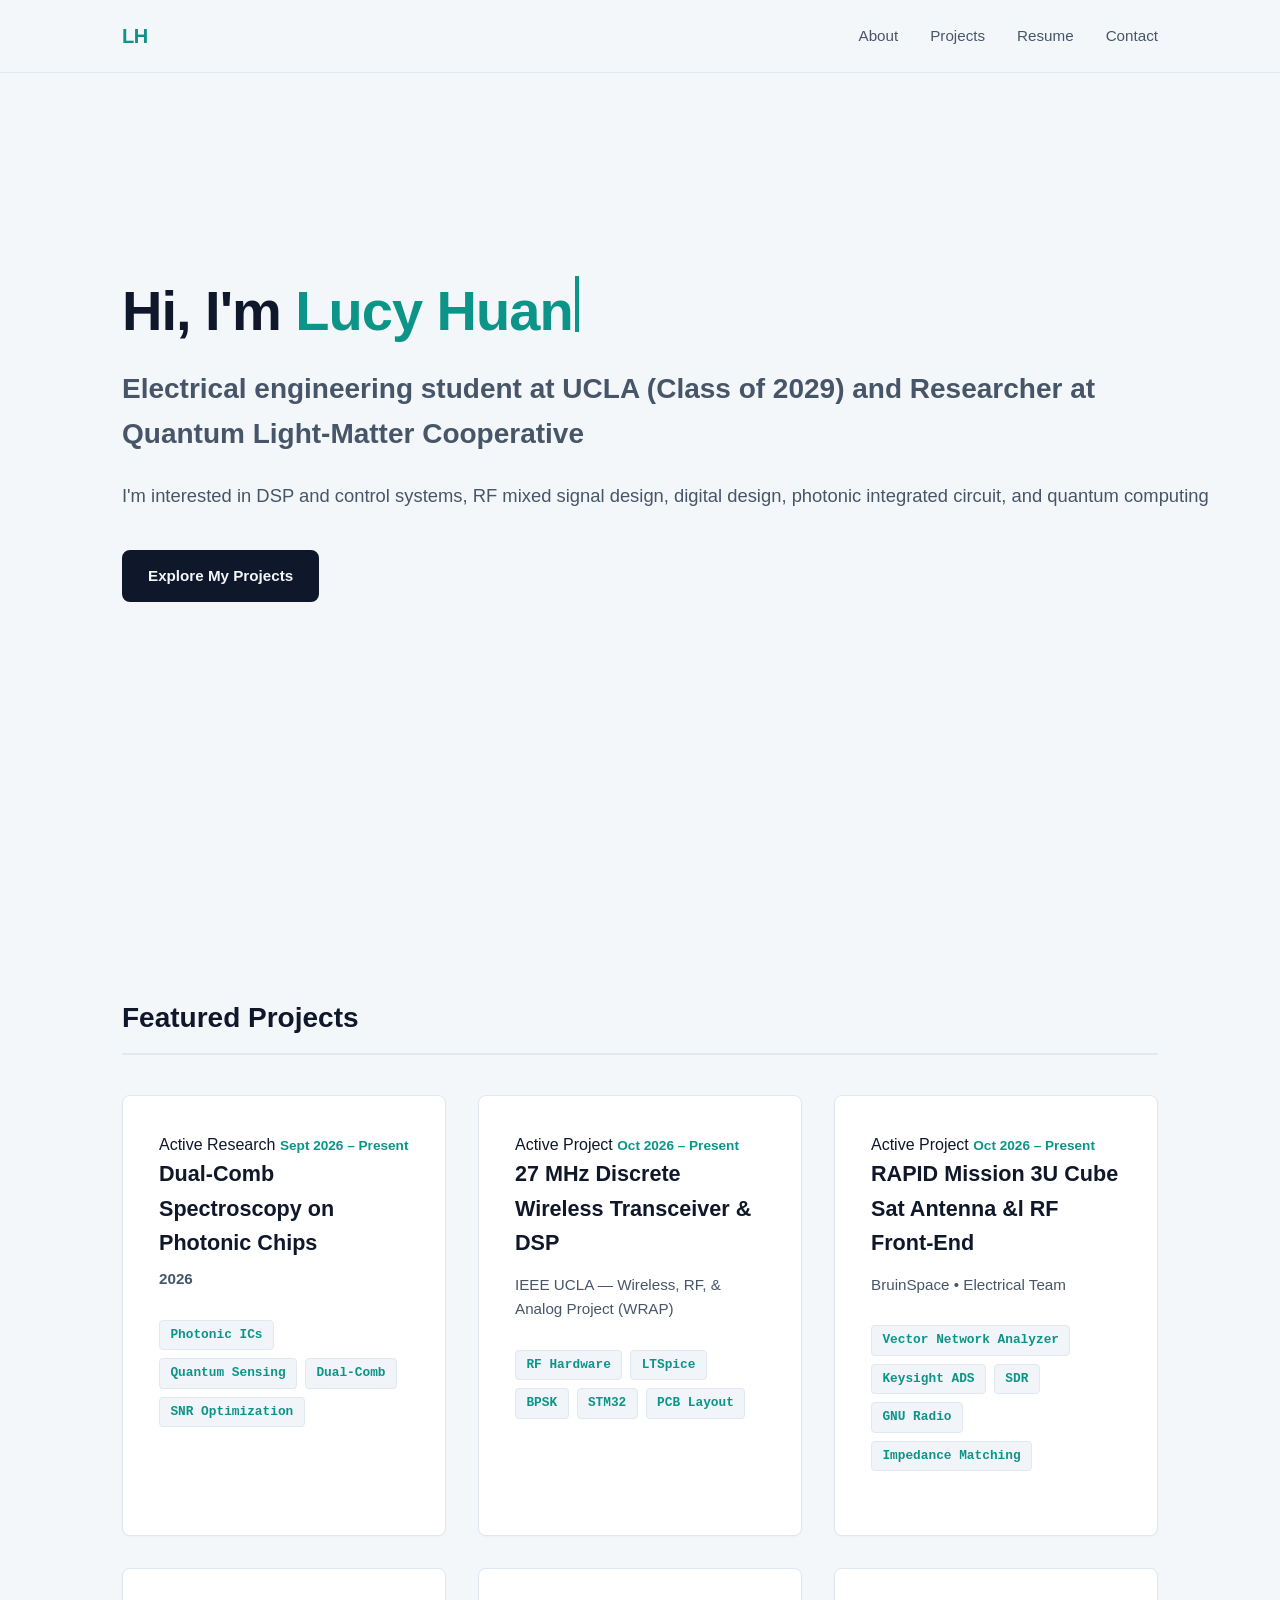
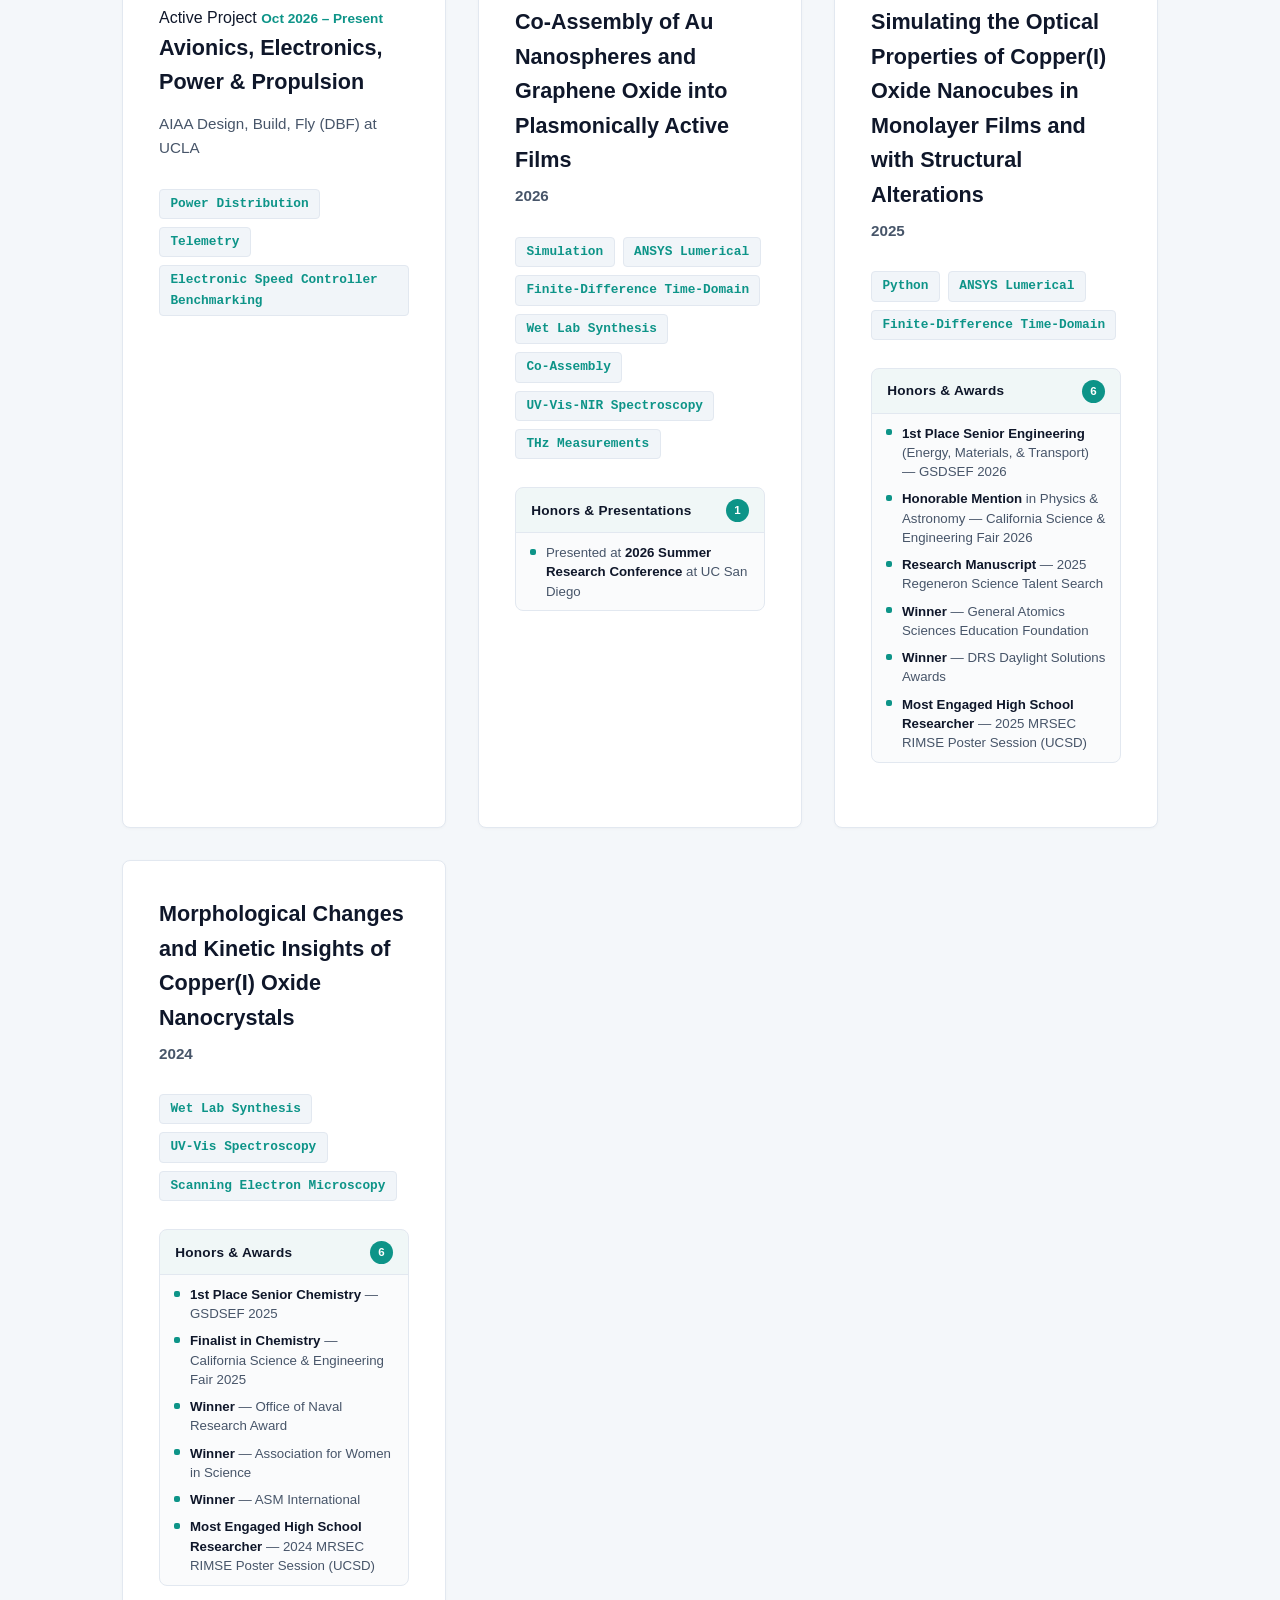
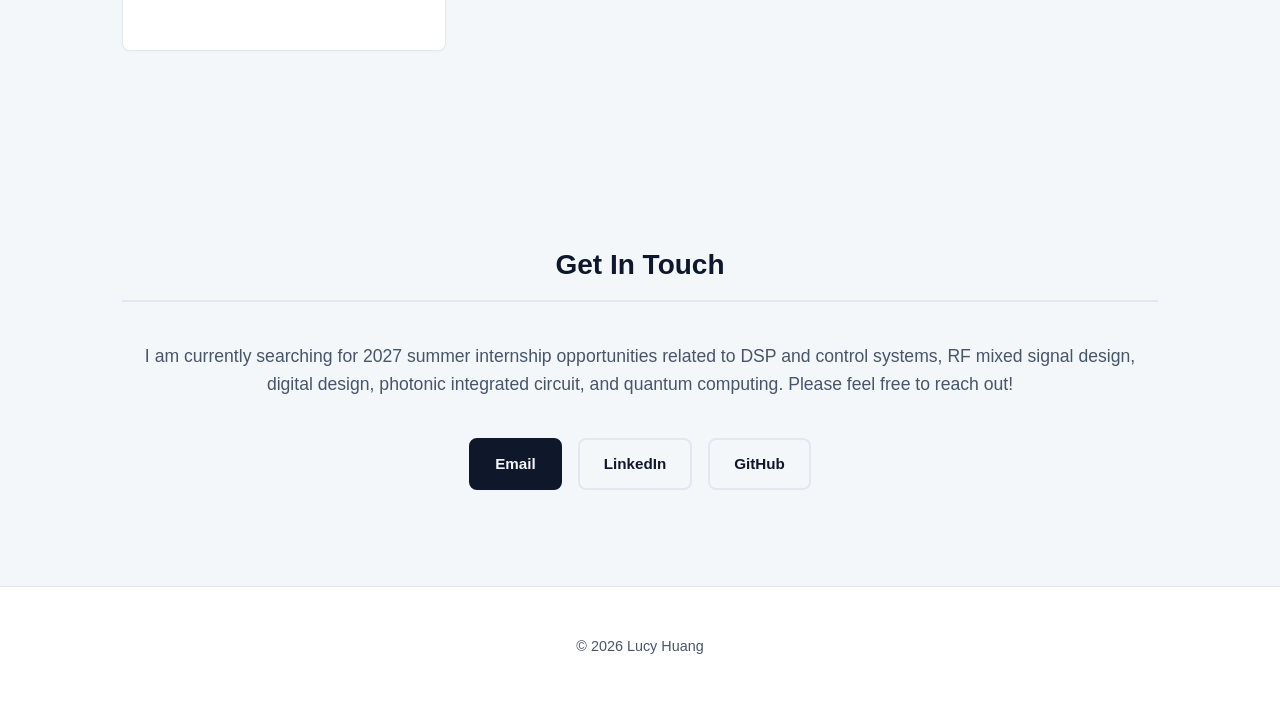
==== index.html @ 676fb84a "Revise project cards for current research updates Updated project cards to reflect current research " ====
<!DOCTYPE html>
<html lang="en">
<head>
    <meta charset="UTF-8">
    <meta name="viewport" content="width=device-width, initial-scale=1.0">
    <title>Lucy Huang | Electrical Engineer at UCLA</title>
    <link rel="stylesheet" href="style.css">
</head>
<body>

    <!-- Header / Navigation -->
    <header>
        <nav>
            <div class="logo">LH</div>
            <ul>
                <li><a href="#about">About</a></li>
                <li><a href="#projects">Projects</a></li>
                <li><a href="resume.html">Resume</a></li>
                <li><a href="#contact">Contact</a></li>
            </ul>
        </nav>
    </header>

    <!-- Hero Section -->
    <section id="hero">
        <div class="hero-content">
            <h1 class="typewriter-container">
                <span id="typewriter-prefix"></span><span id="typewriter-name" class="highlight"></span><span class="cursor"></span>
            </h1>
            <h2>Electrical engineering student at UCLA (Class of 2029) and Researcher at Quantum Light-Matter Cooperative</h2>
            <p>I'm interested in DSP and control systems, RF mixed signal design, digital design, photonic integrated circuit, and quantum computing</p>
            <a href="#projects" class="btn">Explore My Projects</a>
        </div>
    </section>

        <!-- Projects Section -->
    <section id="projects">
        <h2>Featured Projects</h2>
        <div class="project-grid">
            
            <!-- Current Research (QLMC) -->
            <div class="project-card" data-category="research">
                <div class="card-status-row">
                    <span class="status-indicator active"><span class="pulse-dot"></span> Active Research</span>
                    <span class="project-year">Sept 2026 – Present</span>
                </div>

                <h3>Dual-Comb Spectroscopy on Photonic Chips</h3>
                <p class="project-year">2026</p>
                <div class="tech-tags">
                    <span>Photonic ICs</span>
                    <span>Quantum Sensing</span>
                    <span>Dual-Comb</span>
                    <span>SNR Optimization</span>
                </div>

                <!-- <div class="project-links">
                    <a href="https://github.com" target="_blank">Code</a>
                    <a href="#" target="_blank">Live Demo</a>
                </div> -->
            </div>

            <!-- IEEE Wrap -->
            <div class="project-card" data-category="rf-hardware">
                <div class="card-status-row">
                    <span class="status-indicator active"><span class="pulse-dot"></span> Active Project</span>
                    <span class="project-year">Oct 2026 – Present</span>
                </div>

                <h3>27 MHz Discrete Wireless Transceiver &amp; DSP</h3>
                <p class="project-sub">IEEE UCLA — Wireless, RF, &amp; Analog Project (WRAP)</p>
                <div class="tech-tags">
                    <span>RF Hardware</span>
                    <span>LTSpice</span>
                    <span>BPSK</span>
                    <span>STM32</span>
                    <span>PCB Layout</span>
                </div>

                <!-- <div class="project-links">
                    <a href="https://github.com" target="_blank">Code</a>
                    <a href="#" target="_blank">Live Demo</a>
                </div> -->
            </div>

            <!-- BruinSpace RAPID -->
            <div class="project-card" data-category="rf-hardware aerospace">
                <div class="card-status-row">
                    <span class="status-indicator active"><span class="pulse-dot"></span> Active Project</span>
                    <span class="project-year">Oct 2026 – Present</span>
                </div>

                <h3>RAPID Mission 3U Cube Sat Antenna &ampl RF Front-End</h3>
                <p class="project-sub">BruinSpace &bull; Electrical Team</p>
                <div class="tech-tags">
                    <span>Vector Network Analyzer</span>
                    <span>Keysight ADS</span>
                    <span>SDR</span>
                    <span>GNU Radio</span>
                    <span>Impedance Matching</span>
                </div>

                <!-- <div class="project-links">
                    <a href="https://github.com" target="_blank">Code</a>
                    <a href="#" target="_blank">Live Demo</a>
                </div> -->
            </div>

            <!-- Design Build Fly -->
            <div class="project-card" data-category="aerospace">
                <div class="card-status-row">
                    <span class="status-indicator active"><span class="pulse-dot"></span> Active Project</span>
                    <span class="project-year">Oct 2026 – Present</span>
                </div>

                <h3>Avionics, Electronics, Power &amp; Propulsion</h3>
                <p class="project-sub">AIAA Design, Build, Fly (DBF) at UCLA</p>
                <div class="tech-tags">
                    <span>Power Distribution</span>
                    <span>Telemetry</span>
                    <span>Electronic Speed Controller Benchmarking</span>
                </div>

                <!-- <div class="project-links">
                    <a href="https://github.com" target="_blank">Code</a>
                    <a href="#" target="_blank">Live Demo</a>
                </div> -->
            </div>

            <!-- Research Card 1 -->
            <div class="project-card">
                <h3>Co-Assembly of Au Nanospheres and Graphene Oxide into Plasmonically Active Films</h3>
                <p class="project-year">2026</p>
                <div class="tech-tags">
                    <span>Simulation</span>
                    <span>ANSYS Lumerical</span>
                    <span>Finite-Difference Time-Domain</span>
                    <span>Wet Lab Synthesis</span>
                    <span>Co-Assembly</span>
                    <span>UV-Vis-NIR Spectroscopy</span>
                    <span>THz Measurements</span>
                </div>

                <details class="award-accordion" open>
                    <summary>
                        <span>Honors &amp; Presentations</span>
                        <span class="count-badge">1</span>
                    </summary>
                    <ul class="award-list">
                        <li>
                            <span class="bullet-dot"></span>
                            <span>Presented at <strong>2026 Summer Research Conference</strong> at UC San Diego</span>
                        </li>
                    </ul>
                </details>

                <!-- <div class="project-links">
                    <a href="https://github.com" target="_blank">Code</a>
                    <a href="#" target="_blank">Live Demo</a>
                </div> -->
            </div>

            <!-- Research Card 2 -->
            <div class="project-card">
                <h3>Simulating the Optical Properties of Copper(I) Oxide Nanocubes in Monolayer Films and with Structural Alterations</h3>
                <p class="project-year">2025</p>
                <div class="tech-tags">
                    <span>Python</span>
                    <span>ANSYS Lumerical</span>
                    <span>Finite-Difference Time-Domain</span>
                </div>

                <details class="award-accordion" open>
                    <summary>
                        <span>Honors &amp; Awards</span>
                        <span class="count-badge">6</span>
                    </summary>
                    <ul class="award-list">
                        <li>
                            <span class="bullet-dot"></span>
                            <span><strong>1st Place Senior Engineering</strong> (Energy, Materials, &amp; Transport) — GSDSEF 2026</span>
                        </li>
                        <li>
                            <span class="bullet-dot"></span>
                            <span><strong>Honorable Mention</strong> in Physics &amp; Astronomy — California Science &amp; Engineering Fair 2026</span>
                        </li>
                        <li>
                            <span class="bullet-dot"></span>
                            <span><strong>Research Manuscript</strong> — 2025 Regeneron Science Talent Search</span>
                        </li>
                        <li>
                            <span class="bullet-dot"></span>
                            <span><strong>Winner</strong> — General Atomics Sciences Education Foundation</span>
                        </li>
                        <li>
                            <span class="bullet-dot"></span>
                            <span><strong>Winner</strong> — DRS Daylight Solutions Awards</span>
                        </li>
                        <li>
                            <span class="bullet-dot"></span>
                            <span><strong>Most Engaged High School Researcher</strong> — 2025 MRSEC RIMSE Poster Session (UCSD)</span>
                        </li>
                    </ul>
                </details>

                <!-- <div class="project-links">
                    <a href="https://github.com" target="_blank">Code</a>
                    <a href="#" target="_blank">Live Demo</a>
                </div> -->
            </div>

            <!-- Research Card 3 -->
            <div class="project-card">
                <h3>Morphological Changes and Kinetic Insights of Copper(I) Oxide Nanocrystals</h3>
                <p class="project-year">2024</p>
                <div class="tech-tags">
                    <span>Wet Lab Synthesis</span>
                    <span>UV-Vis Spectroscopy</span>
                    <span>Scanning Electron Microscopy</span>
                </div>

                <details class="award-accordion" open>
                    <summary>
                        <span>Honors &amp; Awards</span>
                        <span class="count-badge">6</span>
                    </summary>
                    <ul class="award-list">
                        <li>
                            <span class="bullet-dot"></span>
                            <span><strong>1st Place Senior Chemistry</strong> — GSDSEF 2025</span>
                        </li>
                        <li>
                            <span class="bullet-dot"></span>
                            <span><strong>Finalist in Chemistry</strong> — California Science &amp; Engineering Fair 2025</span>
                        </li>
                        <li>
                            <span class="bullet-dot"></span>
                            <span><strong>Winner</strong> — Office of Naval Research Award</span>
                        </li>
                        <li>
                            <span class="bullet-dot"></span>
                            <span><strong>Winner</strong> — Association for Women in Science</span>
                        </li>
                        <li>
                            <span class="bullet-dot"></span>
                            <span><strong>Winner</strong> — ASM International</span>
                        </li>
                        <li>
                            <span class="bullet-dot"></span>
                            <span><strong>Most Engaged High School Researcher</strong> — 2024 MRSEC RIMSE Poster Session (UCSD)</span>
                        </li>
                    </ul>
                </details>

                <!-- <div class="project-links">
                    <a href="https://github.com" target="_blank">Code</a>
                    <a href="#" target="_blank">Live Demo</a>
                </div> -->
            </div>

        </div>
    </section>


    <!-- Contact Section -->
    <section id="contact">
        <h2>Get In Touch</h2>
        <p>I am currently searching for 2027 summer internship opportunities related to DSP and control systems, RF mixed signal design, digital design, photonic integrated circuit, and quantum computing. Please feel free to reach out!</p>
        <div class="contact-links">
            <a href="mailto:huanglucy@ucla.edu" class="btn">Email</a>
            <a href="https://www.linkedin.com/in/lucy99/" target="_blank" class="btn secondary">LinkedIn</a>
            <a href="https://github.com/lucyhuang8" target="_blank" class="btn secondary">GitHub</a>
        </div>
    </section>

    <!-- Footer -->
    <footer>
        <p>&copy; 2026 Lucy Huang</p>
    </footer>

    <script>
        const prefixEl = document.getElementById('typewriter-prefix');
        const nameEl = document.getElementById('typewriter-name');

        const part1 = "Hi, I'm";
        const part2 = " Lucy Huang";

        let i = 0;
        let j = 0;

        function typeWriter() {
            if (i < part1.length) {
                prefixEl.textContent += part1.charAt(i);
                i++;
                setTimeout(typeWriter, 70);
            } else if (j < part2.length) {
                nameEl.textContent += part2.charAt(j);
                j++;
                setTimeout(typeWriter, 90);
            }
        }

        // Elements are already in the DOM right above this script, so start directly:
        setTimeout(typeWriter, 250);
    </script>


</body>
</html>
---- style.css ----
* {
    margin: 0;
    padding: 0;
    box-sizing: border-box;
    font-family: 'Inter', -apple-system, BlinkMacSystemFont, 'Segoe UI', Roboto, sans-serif;
    scroll-behavior: smooth;
}

:root {
    /* Color Palette Specs */
    --bg-color: #f4f7fa;          /* Sleek white with a distinct cool blue/slate tone */
    --card-bg: #ffffff;           /* Clean stark white for contrasting elements */
    --text-main: #0f172a;         /* Deep slate/navy off-black for premium contrast */
    --text-muted: #475569;        /* Soft navy-tinted gray for secondary body text */
    --accent-teal: #0d9488;       /* Primary technical teal blue for highlights */
    --accent-glow: rgba(13, 148, 136, 0.15); /* Soft teal halo for interactive glow states */
    --border-color: #e2e8f0;      /* Subtle slate-tinted borders */
    
    /* Layout Constants */
    --radius-modern: 8px;         /* Perfectly balanced soft-rounded corners */
    --transition-smooth: all 0.3s cubic-bezier(0.4, 0, 0.2, 1);
}

body {
    background-color: var(--bg-color);
    color: var(--text-main);
    line-height: 1.6;
    -webkit-font-smoothing: antialiased;
}

/* navigation bar */
header {
    position: fixed;
    top: 0;
    width: 100%;
    background-color: rgba(244, 247, 250, 0.8);
    backdrop-filter: blur(12px); /* Modern frosted-glass effect */
    border-bottom: 1px solid var(--border-color);
    z-index: 100;
}

nav {
    display: flex;
    justify-content: space-between;
    align-items: center;
    max-width: 1100px;
    margin: 0 auto;
    padding: 1.25rem 2rem;
}

.logo {
    font-size: 1.25rem;
    font-weight: 700;
    color: var(--accent-teal);
    letter-spacing: -0.5px;
}

nav ul {
    display: flex;
    list-style: none;
}

nav ul li {
    margin-left: 2rem;
}

nav ul li a {
    color: var(--text-muted);
    text-decoration: none;
    font-weight: 500;
    font-size: 0.95rem;
    transition: var(--transition-smooth);
}

nav ul li a:hover {
    color: var(--accent-teal);
}

/* layout*/
section {
    max-width: 1100px;
    margin: 0 auto;
    padding: 6rem 2rem;
}

/* hero */
#hero {
    min-height: 100vh;
    display: flex;
    align-items: center;
    padding-top: 4rem;
}

.hero-content h1 {
    font-size: 3.5rem;
    font-weight: 800;
    letter-spacing: -1px;
    margin-bottom: 0.75rem;
    color: var(--text-main);
}

.hero-content h2 {
    font-size: 1.75rem;
    font-weight: 600;
    color: var(--text-muted);
    margin-bottom: 1.5rem;
}

/* .hero-content p {
    font-size: 1.15rem;
    color: var(--text-muted);
    max-width: 650px;
    margin-bottom: 2.5rem;
} */

.hero-content p {
    font-size: 1.15rem;
    color: var(--text-muted);
    max-width: 1000px; /* Expands bounds so the full sentence stays on one line */
    margin-bottom: 2.5rem;
    white-space: nowrap; /* Guarantees it won't break into a second line on desktop */
}

.highlight {
    color: var(--accent-teal);
}

/* TYPEWRITER STYLE */
.typewriter-container {
    font-size: 3.5rem;
    font-weight: 800;
    letter-spacing: -1px;
    margin-bottom: 0.75rem;
    display: inline-block;
}

.typewriter-container .highlight {
    color: var(--accent-teal);
}

.cursor {
    display: inline-block;
    width: 4px;
    height: 1em;
    background-color: var(--accent-teal);
    vertical-align: -0.05em;
    margin-left: 2px;
    animation: blink 0.8s step-end infinite;
}

@keyframes blink {
    from, to { opacity: 0; }
    50% { opacity: 1; }
}

@media (max-width: 768px) {
    .typewriter-container { font-size: 2.2rem; }
}


/* Cursors */
@keyframes blink-first {
    from, to { border-color: transparent; }
    50% { border-color: var(--accent-teal); }
}

@keyframes blink-second {
    from, to { border-color: transparent; }
    50% { border-color: var(--accent-teal); }
}


/* buttons */
.btn {
    display: inline-block;
    background-color: var(--text-main);
    color: var(--bg-color);
    padding: 0.75rem 1.5rem;
    border-radius: var(--radius-modern);
    text-decoration: none;
    font-weight: 600;
    font-size: 0.95rem;
    border: 2px solid var(--text-main);
    transition: var(--transition-smooth);
}

.btn:hover {
    background-color: var(--accent-teal);
    border-color: var(--accent-teal);
    box-shadow: 0 4px 12px var(--accent-glow);
}

.btn.secondary {
    background-color: transparent;
    color: var(--text-main);
    border: 2px solid var(--border-color);
    margin-left: 1rem;
}

.btn.secondary:hover {
    background-color: var(--card-bg);
    border-color: var(--text-main);
    box-shadow: none;
}

/* projects */
#projects h2, #contact h2 {
    font-size: 1.75rem;
    font-weight: 700;
    margin-bottom: 2.5rem;
    border-bottom: 2px solid var(--border-color);
    padding-bottom: 0.75rem;
    color: var(--text-main);
}

.project-grid {
    display: grid;
    grid-template-columns: repeat(auto-fit, minmax(320px, 1fr));
    gap: 2rem;
}

.project-card {
    background-color: var(--card-bg);
    padding: 2.25rem;
    border-radius: var(--radius-modern);
    border: 1px solid var(--border-color);
    box-shadow: 0 1px 3px rgba(15, 23, 42, 0.03);
    transition: var(--transition-smooth);
}

/* interactive lift and glow */
.project-card:hover {
    transform: translateY(-6px);
    border-color: var(--accent-teal);
    box-shadow: 0 12px 24px -10px rgba(15, 23, 42, 0.08), 0 0 16px var(--accent-glow);
}

.project-card h3 {
    font-size: 1.35rem;
    font-weight: 600;
    margin-bottom: 0.75rem;
    color: var(--text-main);
}

.project-card p {
    color: var(--text-muted);
    font-size: 0.95rem;
    margin-bottom: 1.75rem;
}

/* Project Year Subtitle */
.project-year {
    font-size: 0.85rem;
    font-weight: 600;
    color: var(--accent-teal);
    margin-top: -0.35rem;
    margin-bottom: 1.25rem;
}

/* Fancy Collapsible Award Box */
.award-accordion {
    margin-bottom: 1.75rem;
    border: 1px solid var(--border-color);
    border-radius: var(--radius-modern);
    background-color: #fafbfc;
    overflow: hidden;
    transition: var(--transition-smooth);
}

.award-accordion summary {
    display: flex;
    justify-content: space-between;
    align-items: center;
    padding: 0.65rem 0.95rem;
    cursor: pointer;
    user-select: none;
    font-size: 0.85rem;
    font-weight: 700;
    color: var(--text-main);
    letter-spacing: 0.25px;
    background-color: #ffffff;
    border-bottom: 1px solid transparent;
    transition: var(--transition-smooth);
}

.award-accordion[open] summary {
    border-bottom-color: var(--border-color);
    background-color: rgba(13, 148, 136, 0.04);
}

.award-accordion summary:hover {
    color: var(--accent-teal);
}

/* Count Tag */
.count-badge {
    background-color: var(--accent-teal);
    color: #ffffff;
    font-size: 0.72rem;
    font-weight: 700;
    padding: 0.15rem 0.5rem;
    border-radius: 999px;
}

/* Custom Bullet List */
.award-list {
    list-style: none;
    padding: 0.6rem 0.9rem;
    margin: 0;
    display: flex;
    flex-direction: column;
    gap: 0.5rem;
}

.award-list li {
    display: flex;
    align-items: flex-start;
    gap: 0.6rem;
    font-size: 0.83rem;
    line-height: 1.45;
    color: var(--text-muted);
}

.award-list li strong {
    color: var(--text-main);
}

/* Styled Teal Square Bullet */
.bullet-dot {
    flex-shrink: 0;
    width: 6px;
    height: 6px;
    margin-top: 0.35rem;
    border-radius: 2px;
    background-color: var(--accent-teal);
}

/* tech badge container */
.tech-tags {
    margin-bottom: 1.75rem;
    display: flex;
    flex-wrap: wrap;
    gap: 0.5rem;
}

/* tech labels */
.tech-tags span {
    background-color: #f1f5f9;
    color: var(--accent-teal);
    font-family: 'JetBrains Mono', 'Fira Code', 'Courier New', monospace;
    font-size: 0.8rem;
    font-weight: 600;
    padding: 0.25rem 0.65rem;
    border-radius: 4px;
    border: 1px solid #e2e8f0;
}

.project-links a {
    color: var(--text-main);
    margin-right: 1.5rem;
    text-decoration: none;
    font-size: 0.9rem;
    font-weight: 600;
    transition: var(--transition-smooth);
}

.project-links a:hover {
    color: var(--accent-teal);
}

/* Project Awards List */
.project-awards {
    display: flex;
    flex-direction: column;
    gap: 0.45rem;
    margin-bottom: 1.5rem;
}

.award-badge {
    background-color: rgba(13, 148, 136, 0.08);
    color: var(--text-main);
    border-left: 3px solid var(--accent-teal);
    padding: 0.35rem 0.65rem;
    border-radius: 0 4px 4px 0;
    font-size: 0.82rem;
    font-weight: 500;
    line-height: 1.35;
}

/* contact and footer */
#contact {
    text-align: center;
}

#contact p {
    color: var(--text-muted);
    margin-bottom: 2.5rem;
    font-size: 1.1rem;
}

.contact-links {
    display: flex;
    justify-content: center;
}

footer {
    text-align: center;
    padding: 3rem 2rem;
    color: var(--text-muted);
    font-size: 0.9rem;
    border-top: 1px solid var(--border-color);
    background-color: var(--card-bg);
}

/* for mobile devices */
@media (max-width: 768px) {
    .typewriter-container { font-size: 2.5rem; }
    .hero-content h1 { font-size: 2.5rem; }
    .hero-content h2 { font-size: 1.4rem; }
    .contact-links { flex-direction: column; gap: 1rem; align-items: center; }
    .btn.secondary { margin-left: 0; width: 100%; max-width: 250px; }
    .btn { width: 100%; max-width: 250px; text-align: center; }
    .hero-content p {
        white-space: normal; /* Allows natural wrapping on mobile screens */
    }
}
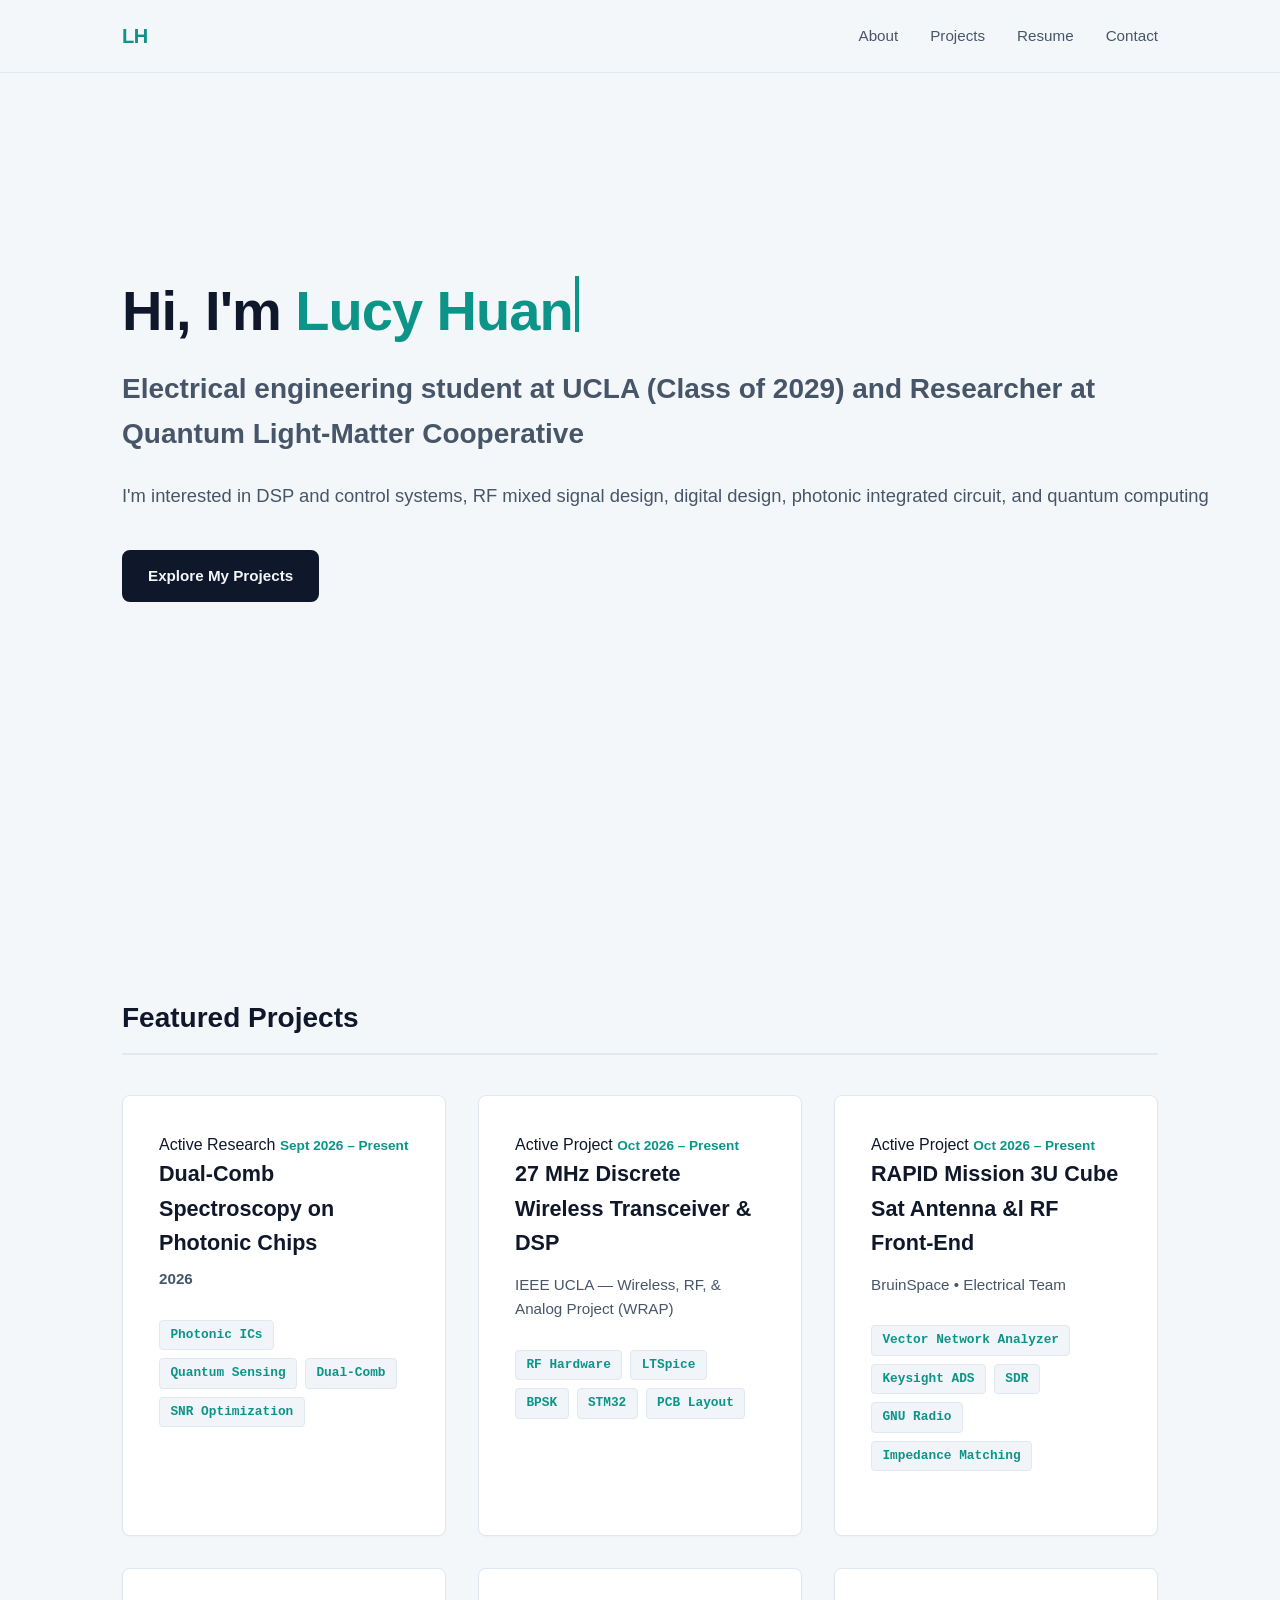
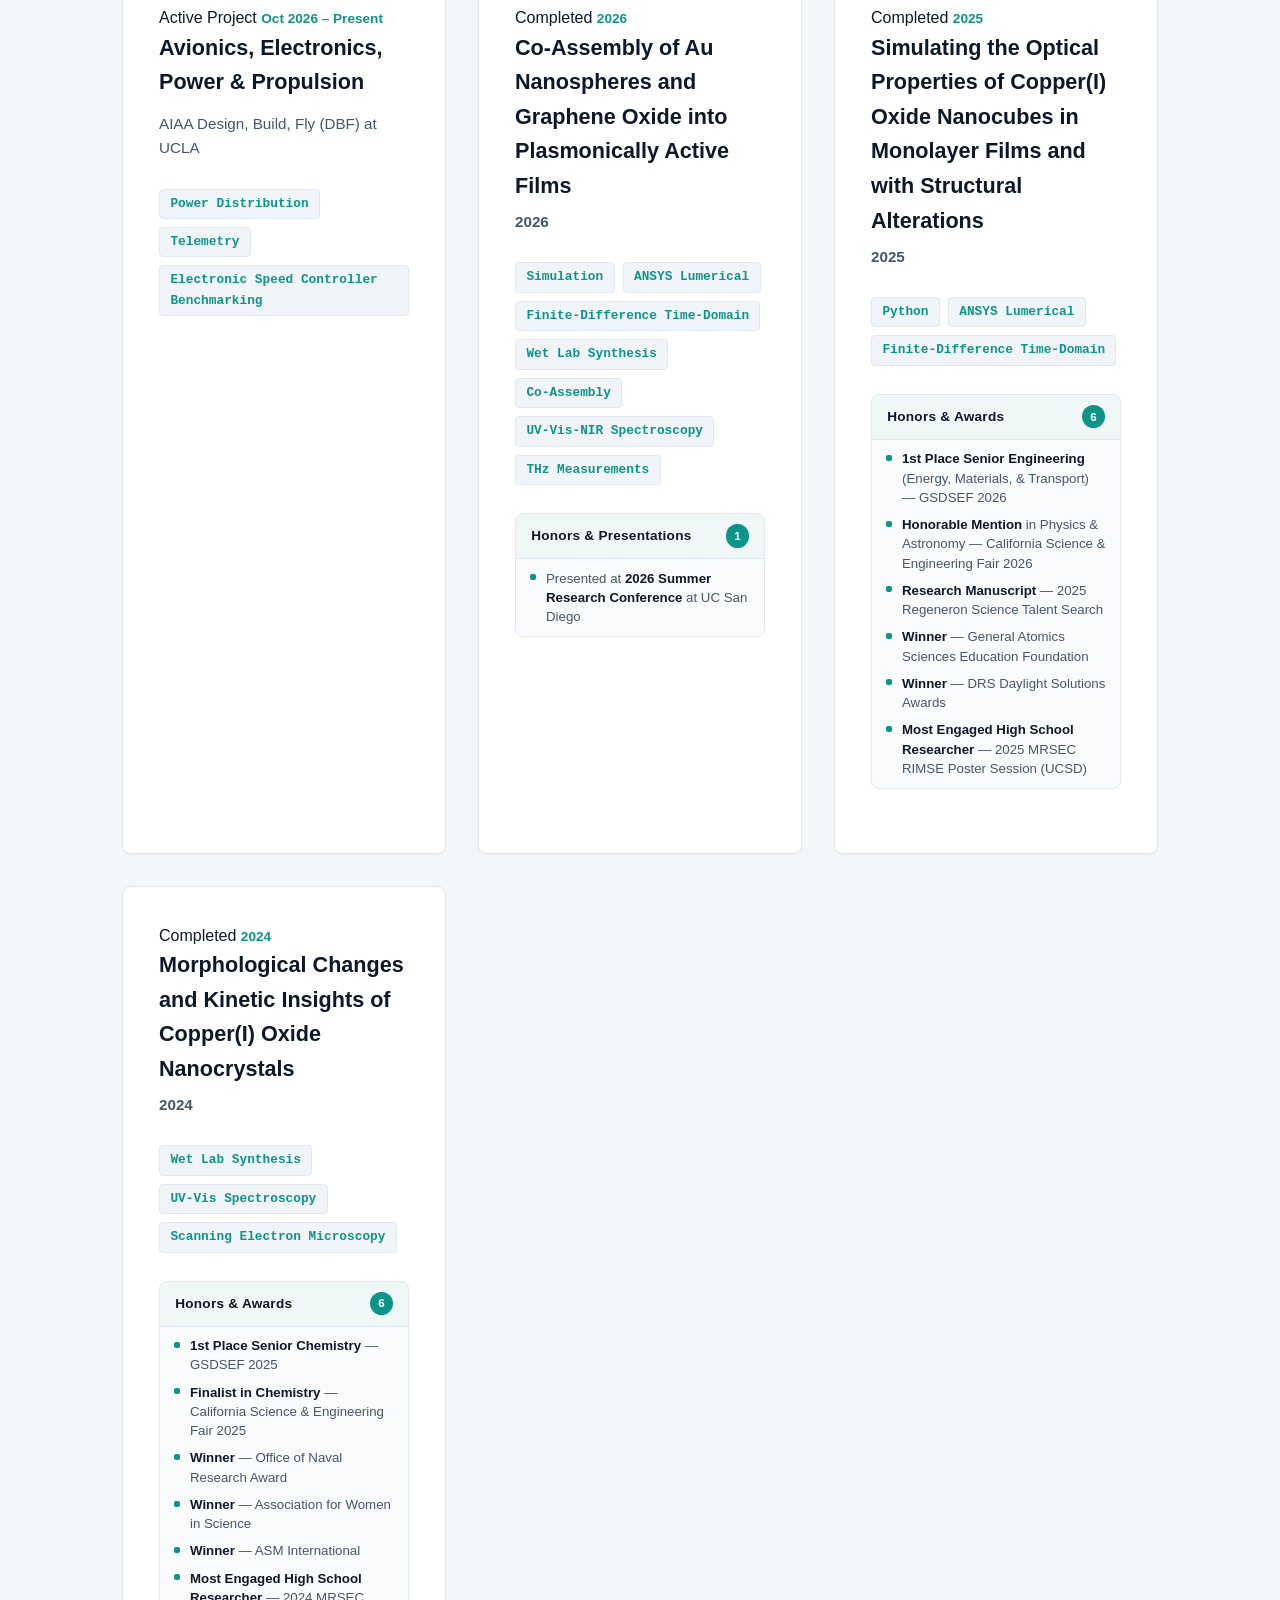
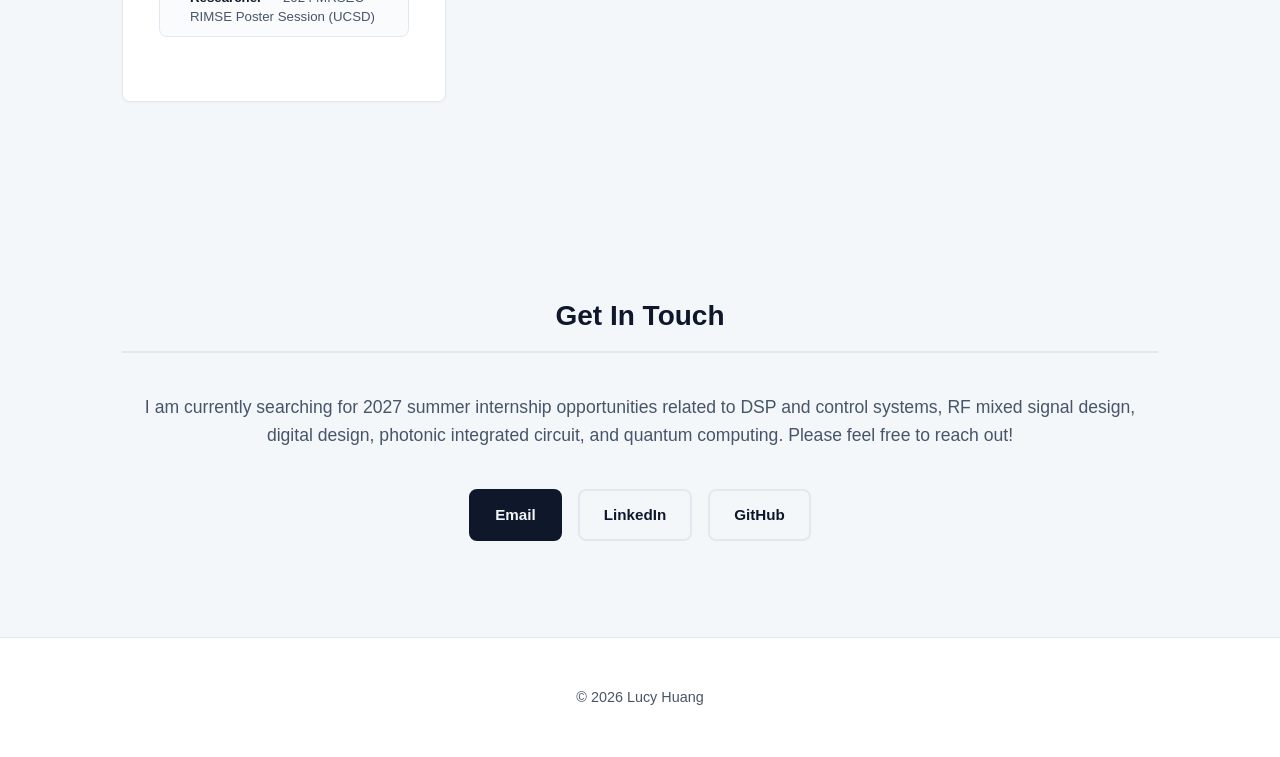
==== commit 552ee7fb: "Add data-category and card-status-row to project cards" ====
--- a/index.html
+++ b/index.html
@@ -128,7 +128,11 @@
             </div>
 
             <!-- Research Card 1 -->
-            <div class="project-card">
+            <div class="project-card" data-category="research">
+                <div class="card-status-row">
+                    <span class="status-indicator completed">Completed</span>
+                    <span class="project-year">2026</span>
+                </div>
                 <h3>Co-Assembly of Au Nanospheres and Graphene Oxide into Plasmonically Active Films</h3>
                 <p class="project-year">2026</p>
                 <div class="tech-tags">
@@ -161,7 +165,11 @@
             </div>
 
             <!-- Research Card 2 -->
-            <div class="project-card">
+            <div class="project-card" data-category="research">
+                <div class="card-status-row">
+                    <span class="status-indicator completed">Completed</span>
+                    <span class="project-year">2025</span>
+                </div>
                 <h3>Simulating the Optical Properties of Copper(I) Oxide Nanocubes in Monolayer Films and with Structural Alterations</h3>
                 <p class="project-year">2025</p>
                 <div class="tech-tags">
@@ -210,7 +218,11 @@
             </div>
 
             <!-- Research Card 3 -->
-            <div class="project-card">
+            <div class="project-card" data-category="research">
+                <div class="card-status-row">
+                    <span class="status-indicator completed">Completed</span>
+                    <span class="project-year">2024</span>
+                </div>
                 <h3>Morphological Changes and Kinetic Insights of Copper(I) Oxide Nanocrystals</h3>
                 <p class="project-year">2024</p>
                 <div class="tech-tags">
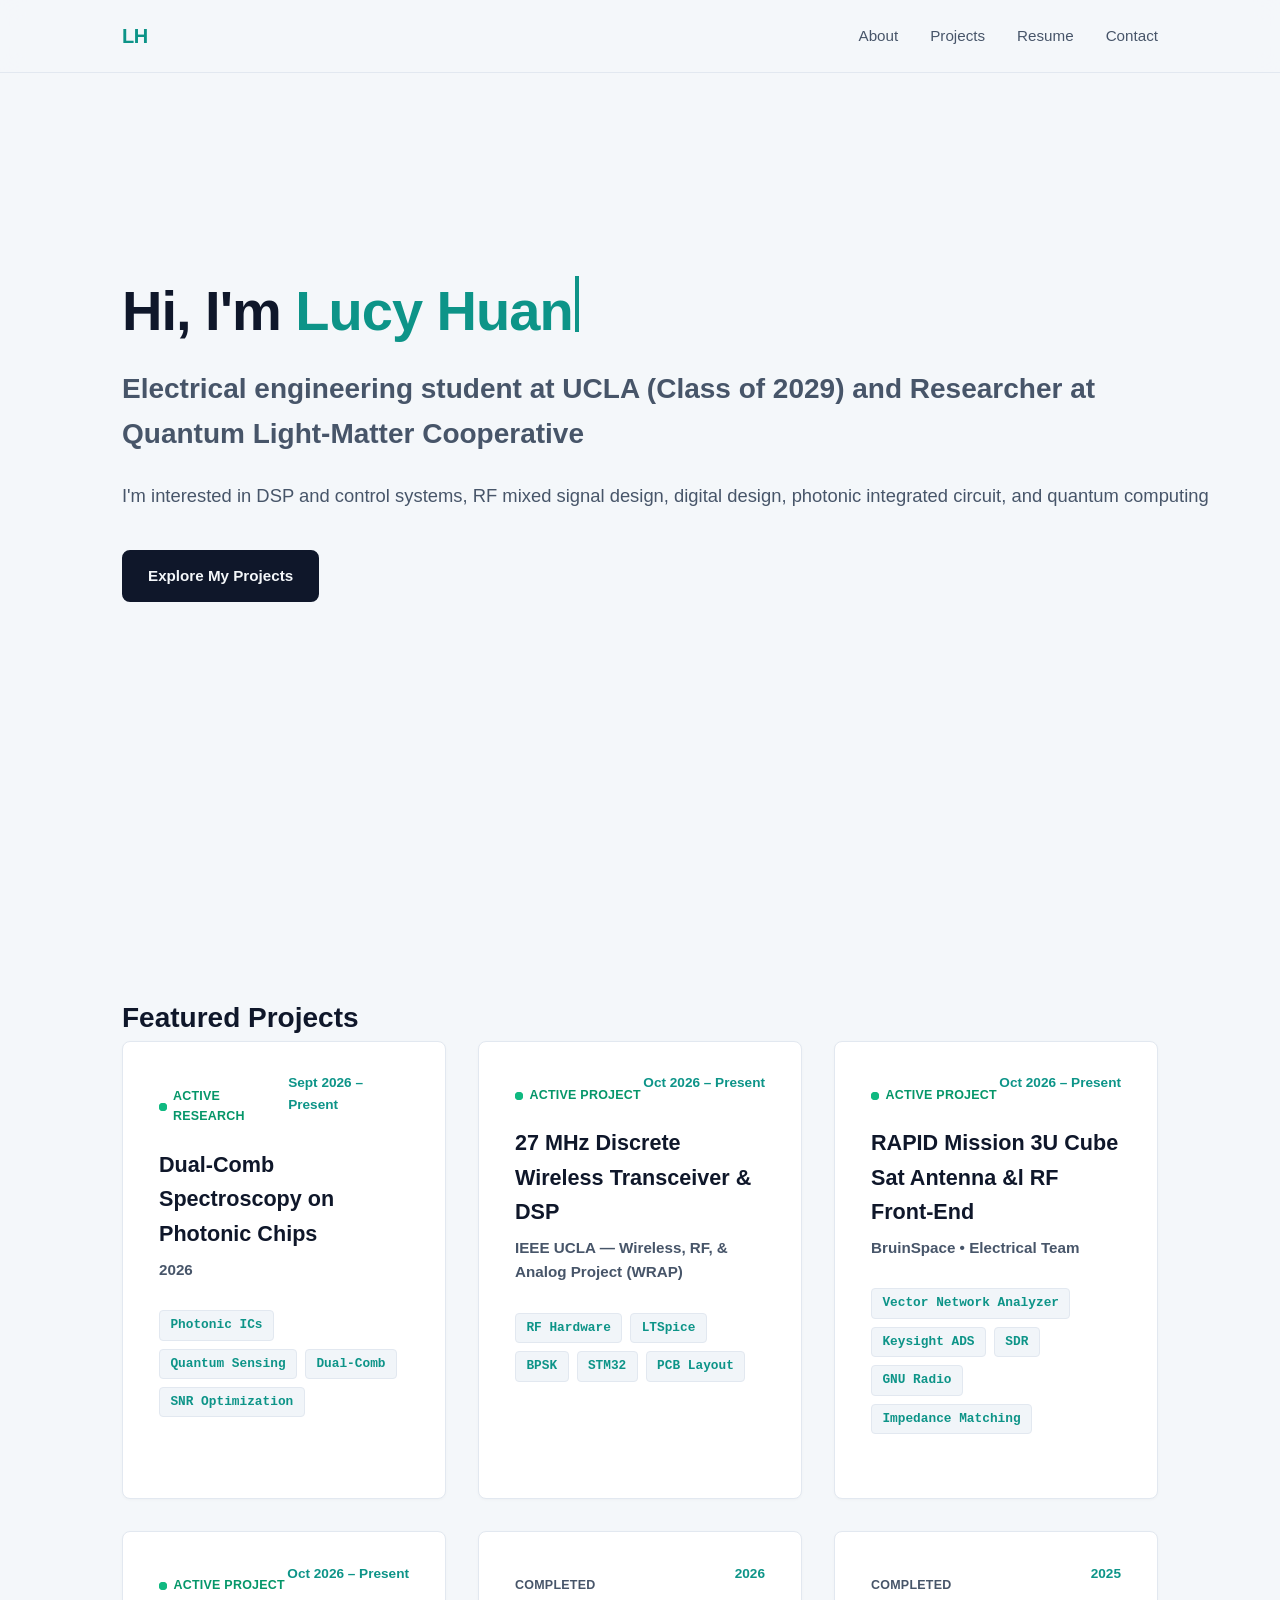
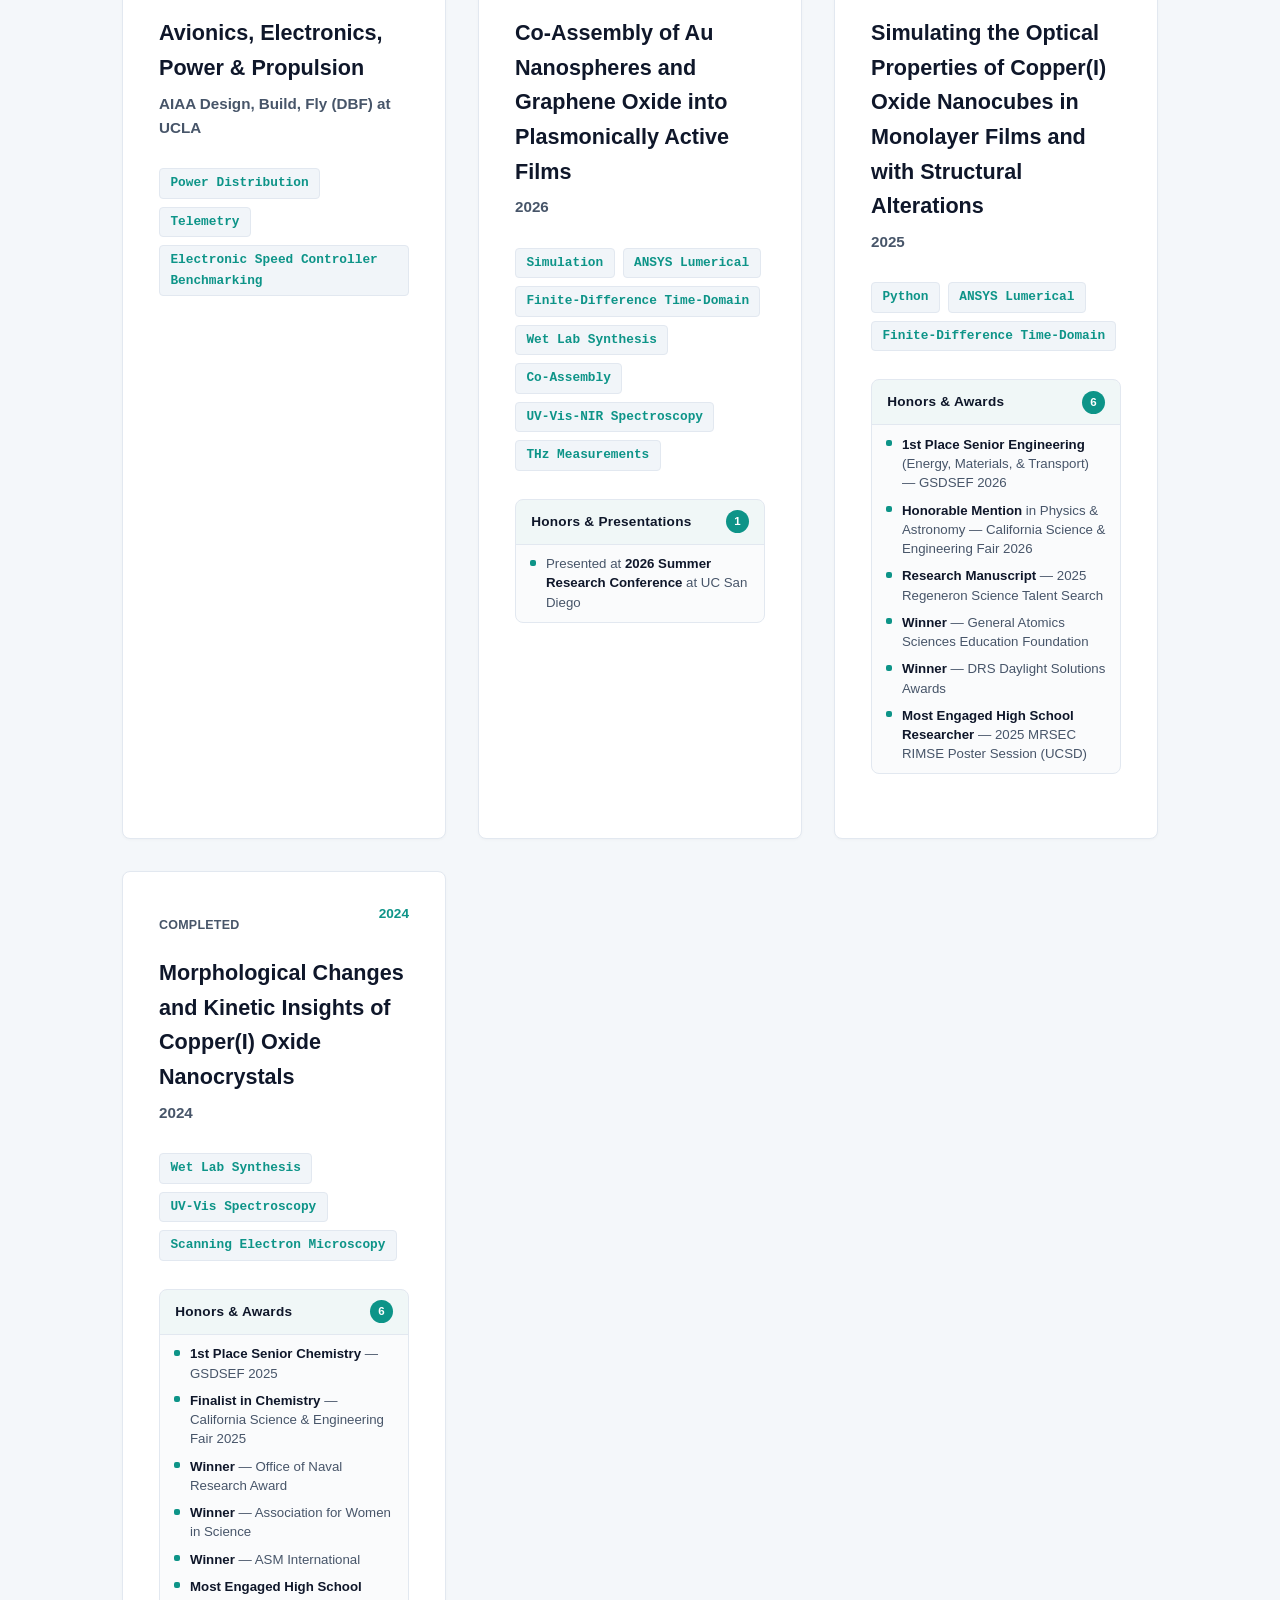
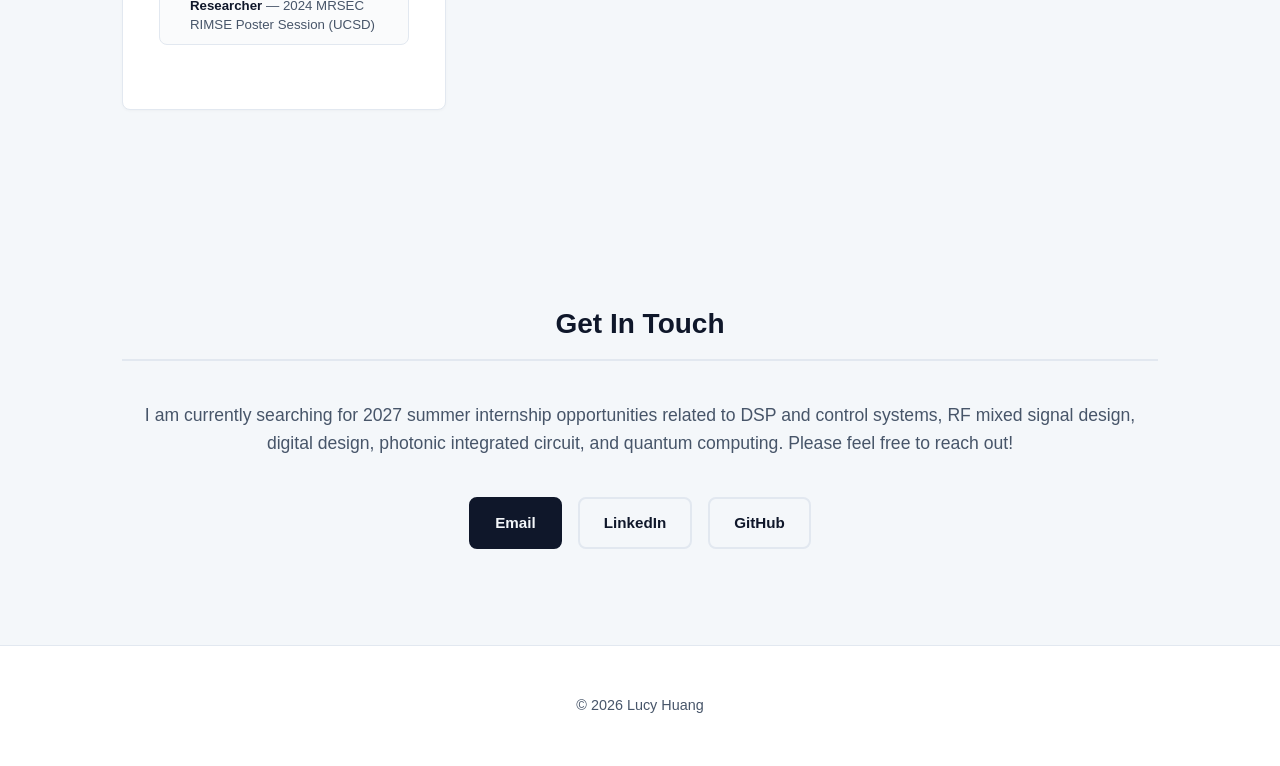
==== commit cae33a0a: "Implement interactive filter for project cards Added interactive domain filter functionality to proj" ====
--- a/index.html
+++ b/index.html
@@ -314,6 +314,31 @@
 
         // Elements are already in the DOM right above this script, so start directly:
         setTimeout(typeWriter, 250);
+
+        // Interactive Domain Filter
+        const filterBtns = document.querySelectorAll('.filter-btn');
+        const projectCards = document.querySelectorAll('.project-card');
+
+        filterBtns.forEach(btn => {
+            btn.addEventListener('click', () => {
+                // Update active button state
+                filterBtns.forEach(b => b.classList.remove('active'));
+                btn.classList.add('active');
+
+                const selectedFilter = btn.getAttribute('data-filter');
+
+                // Filter cards based on data-category
+                projectCards.forEach(card => {
+                    const categories = card.getAttribute('data-category') || '';
+                    if (selectedFilter === 'all' || categories.includes(selectedFilter)) {
+                        card.classList.remove('hidden');
+                    } else {
+                        card.classList.add('hidden');
+                    }
+                });
+            });
+        });
+
     </script>
 
 
--- a/style.css
+++ b/style.css
@@ -412,6 +412,127 @@
     background-color: var(--card-bg);
 }
 
+/* Section Header Row with Filters */
+.section-header-row {
+    display: flex;
+    justify-content: space-between;
+    align-items: center;
+    flex-wrap: wrap;
+    gap: 1.25rem;
+    margin-bottom: 2.5rem;
+    border-bottom: 2px solid var(--border-color);
+    padding-bottom: 0.85rem;
+}
+
+#projects h2 {
+    border-bottom: none !important;
+    padding-bottom: 0 !important;
+    margin-bottom: 0 !important;
+}
+
+/* Filter Buttons */
+.filter-controls {
+    display: flex;
+    flex-wrap: wrap;
+    gap: 0.5rem;
+}
+
+.filter-btn {
+    background-color: var(--card-bg);
+    border: 1px solid var(--border-color);
+    color: var(--text-muted);
+    padding: 0.4rem 0.95rem;
+    border-radius: 999px;
+    font-size: 0.85rem;
+    font-weight: 600;
+    cursor: pointer;
+    transition: var(--transition-smooth);
+}
+
+.filter-btn:hover {
+    color: var(--accent-teal);
+    border-color: var(--accent-teal);
+}
+
+.filter-btn.active {
+    background-color: var(--accent-teal);
+    border-color: var(--accent-teal);
+    color: #ffffff;
+    box-shadow: 0 2px 8px var(--accent-glow);
+}
+
+/* Card Header Status Row */
+.card-status-row {
+    display: flex;
+    justify-content: space-between;
+    align-items: center;
+    margin-bottom: 0.75rem;
+}
+
+.status-indicator {
+    display: inline-flex;
+    align-items: center;
+    gap: 0.4rem;
+    font-size: 0.78rem;
+    font-weight: 700;
+    letter-spacing: 0.25px;
+    text-transform: uppercase;
+}
+
+.status-indicator.active {
+    color: #059669; /* Emerald Green */
+}
+
+.status-indicator.completed {
+    color: var(--text-muted);
+}
+
+/* Live Pulse Animation */
+.pulse-dot {
+    width: 8px;
+    height: 8px;
+    background-color: #10b981;
+    border-radius: 50%;
+    position: relative;
+}
+
+.pulse-dot::after {
+    content: '';
+    position: absolute;
+    top: 0;
+    left: 0;
+    width: 100%;
+    height: 100%;
+    border-radius: 50%;
+    background-color: #10b981;
+    animation: pulse-ring 1.8s infinite cubic-bezier(0.4, 0, 0.6, 1);
+}
+
+@keyframes pulse-ring {
+    0% { transform: scale(1); opacity: 0.9; }
+    100% { transform: scale(2.6); opacity: 0; }
+}
+
+.project-sub {
+    font-size: 0.85rem;
+    font-weight: 600;
+    color: var(--accent-teal);
+    margin-top: -0.35rem;
+    margin-bottom: 1rem;
+}
+
+.project-desc {
+    font-size: 0.9rem;
+    color: var(--text-muted);
+    line-height: 1.55;
+    margin-bottom: 1.25rem;
+}
+
+/* Smooth filtering transition */
+.project-card.hidden {
+    display: none !important;
+}
+
 /* for mobile devices */
 @media (max-width: 768px) {
     .typewriter-container { font-size: 2.5rem; }
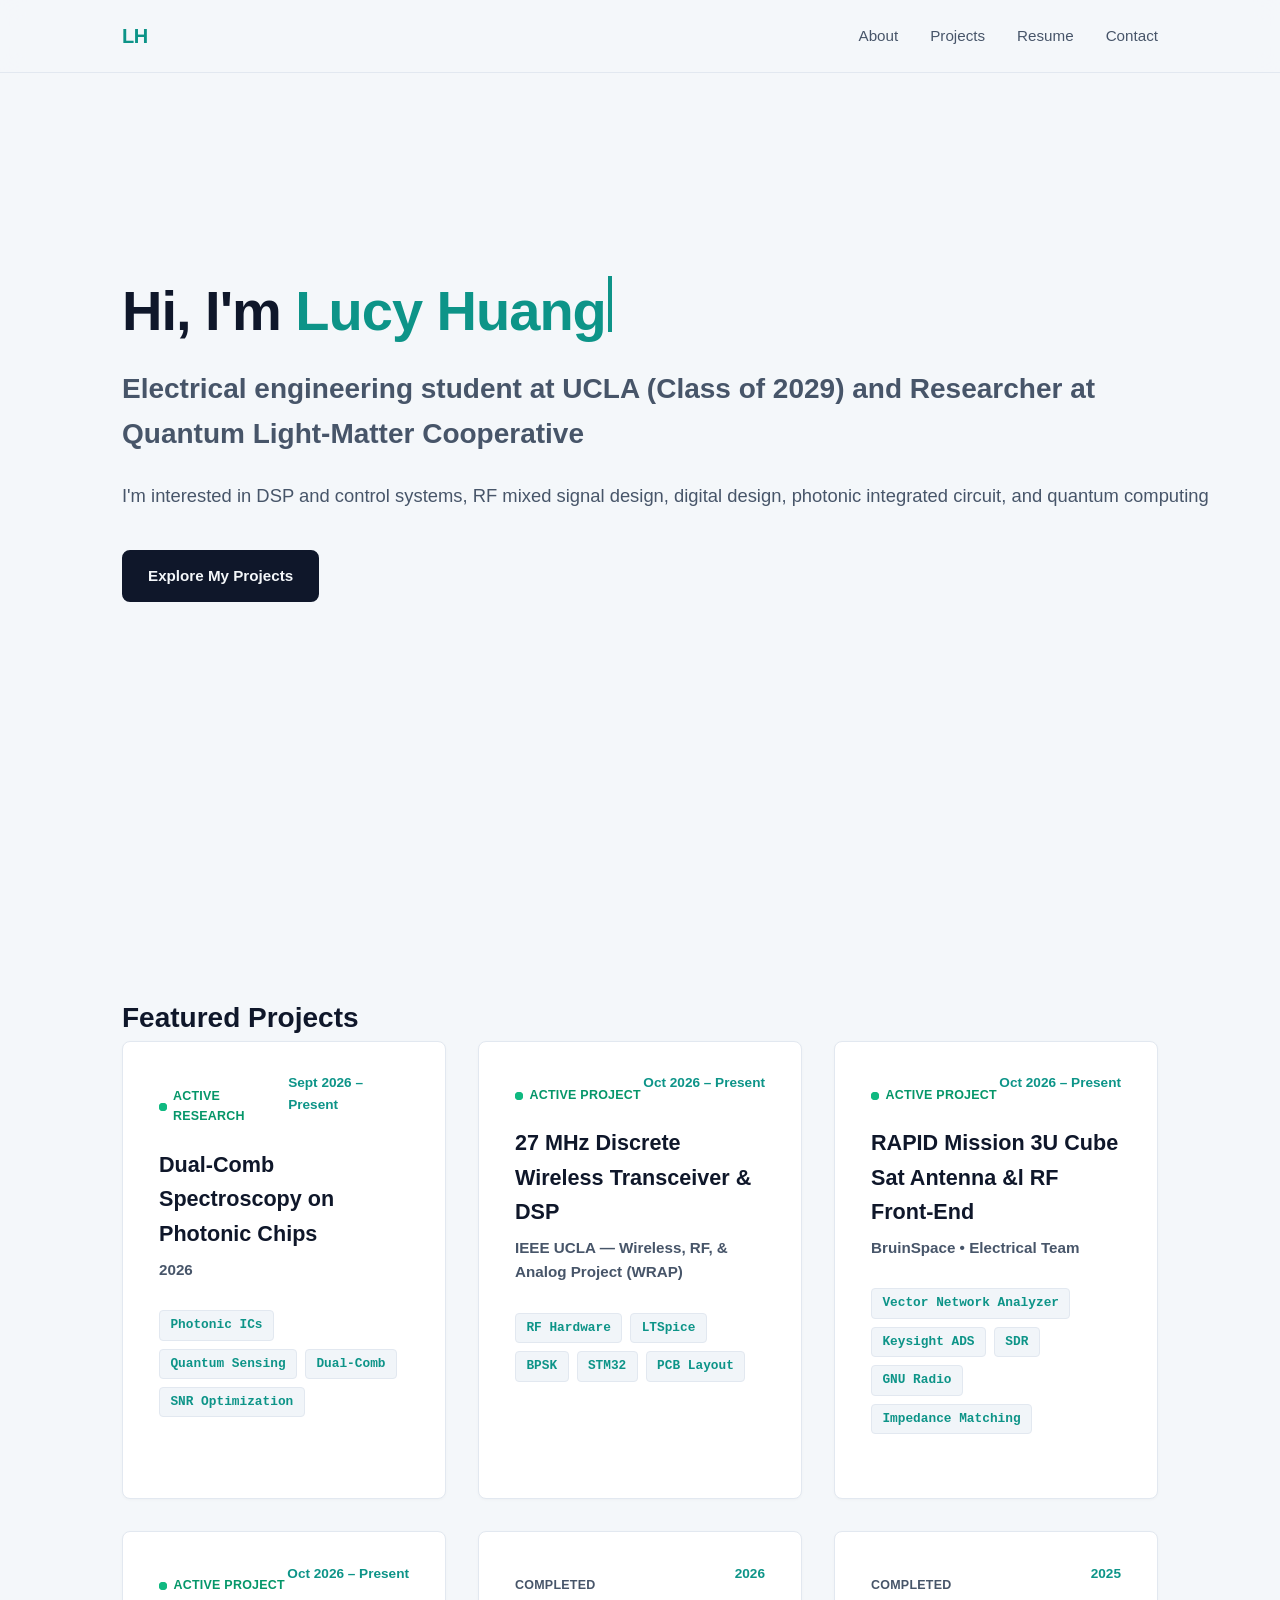
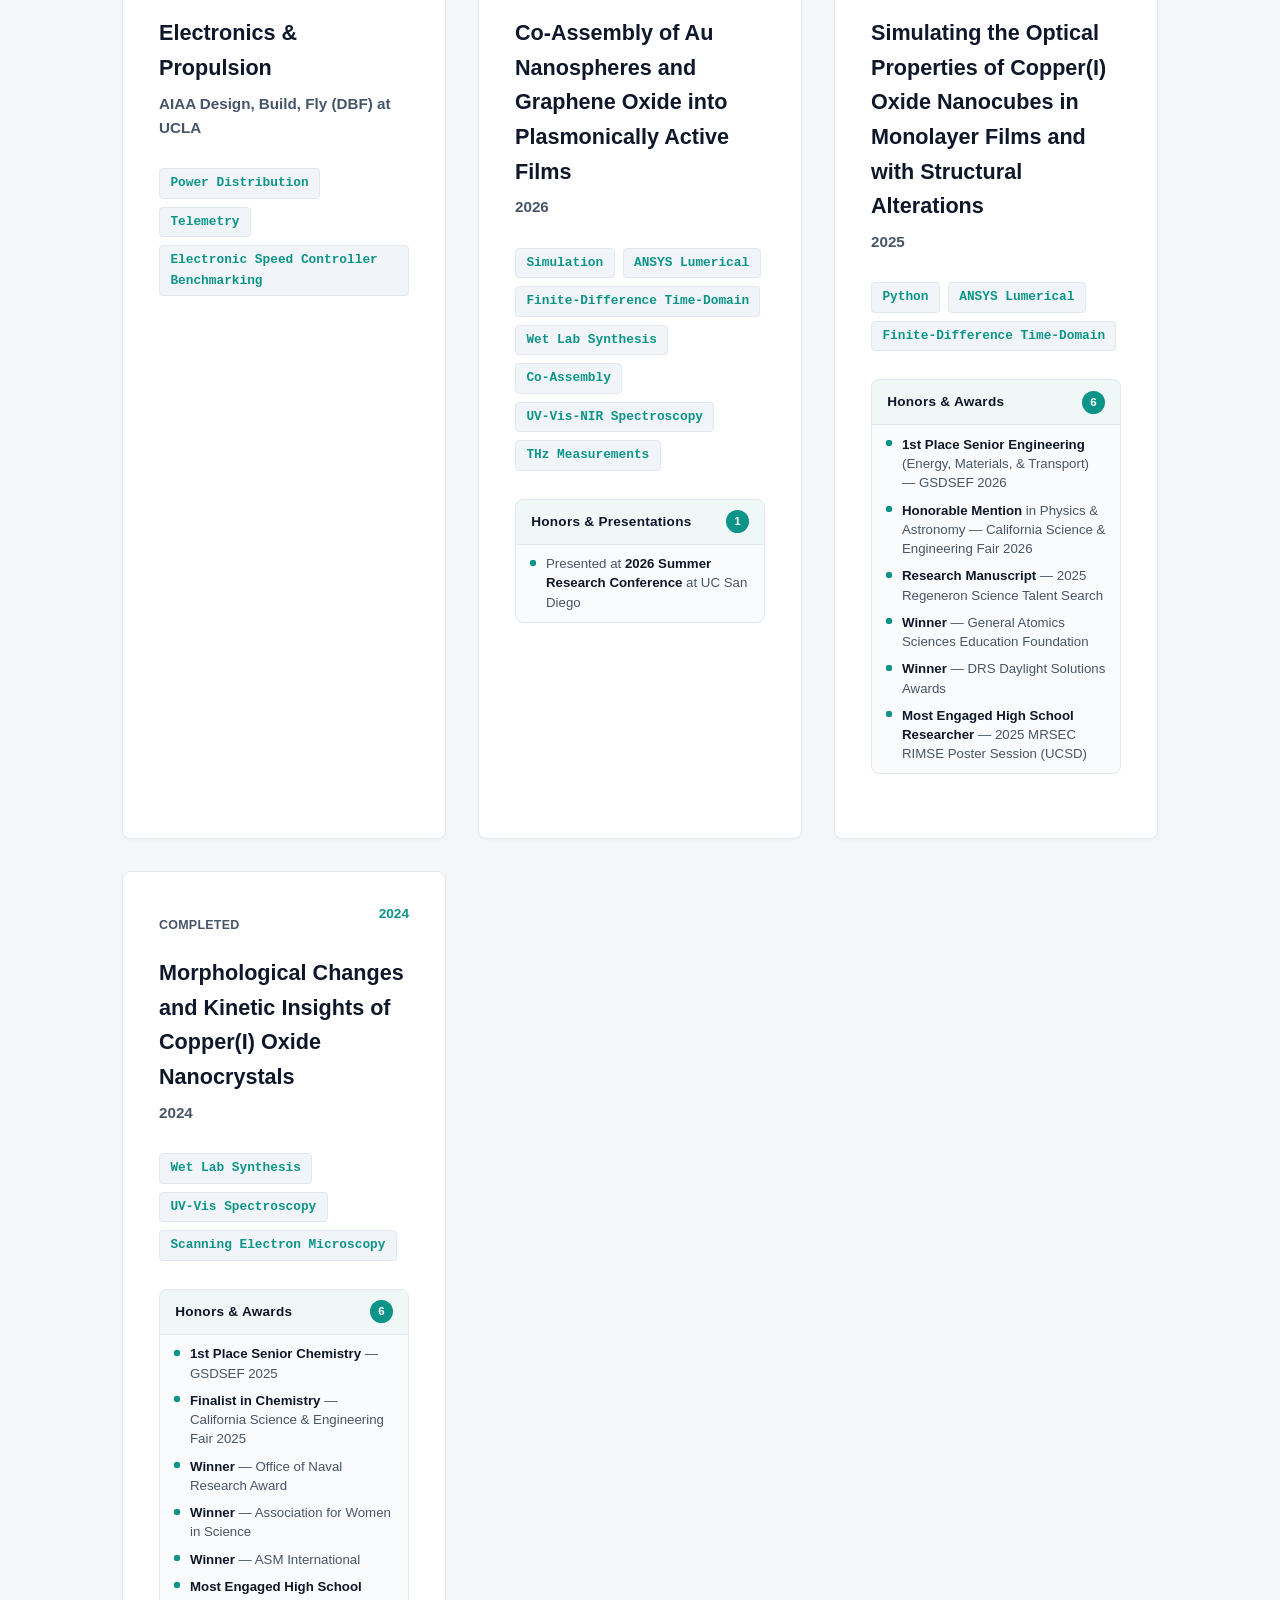
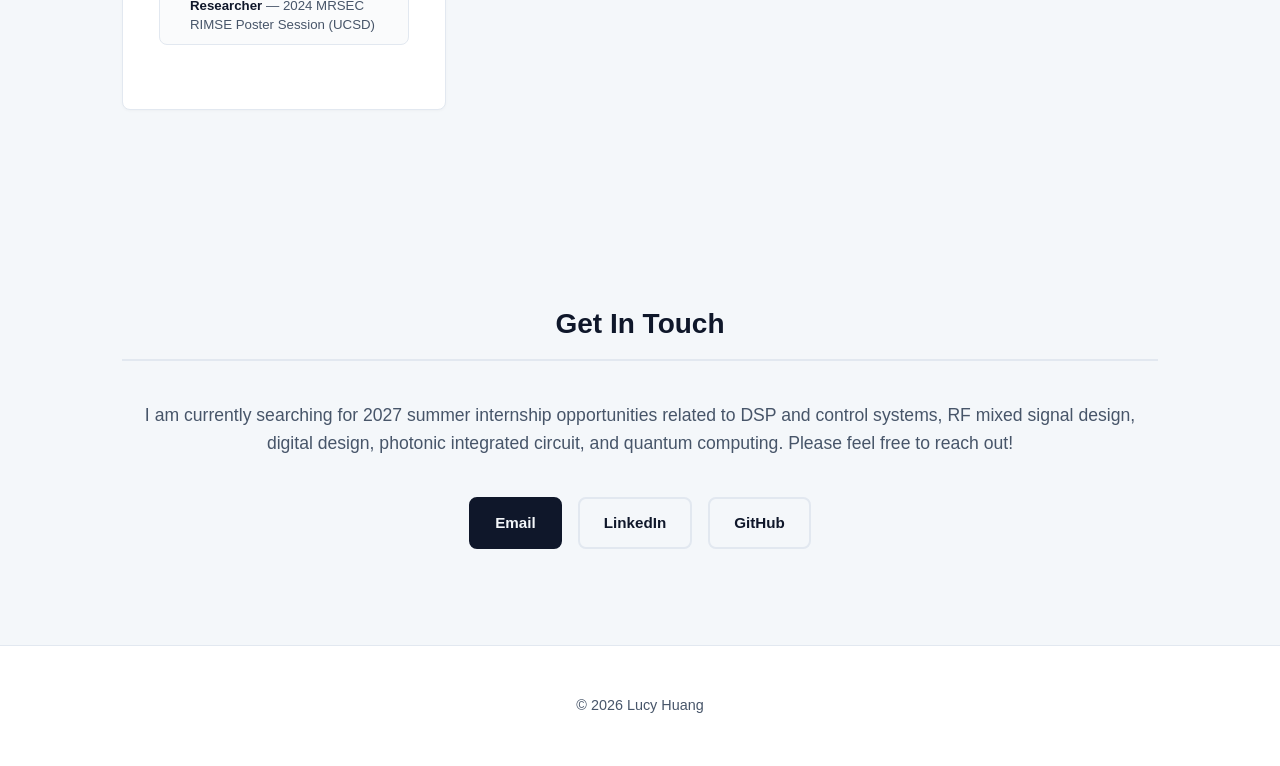
==== commit 2763c9cb: "Update project title from 'Avionics, Electronics, Power & Propulsion' to 'Electronics & Propulsion'" ====
--- a/index.html
+++ b/index.html
@@ -113,7 +113,7 @@
                     <span class="project-year">Oct 2026 – Present</span>
                 </div>
 
-                <h3>Avionics, Electronics, Power &amp; Propulsion</h3>
+                <h3>Electronics &amp; Propulsion</h3>
                 <p class="project-sub">AIAA Design, Build, Fly (DBF) at UCLA</p>
                 <div class="tech-tags">
                     <span>Power Distribution</span>
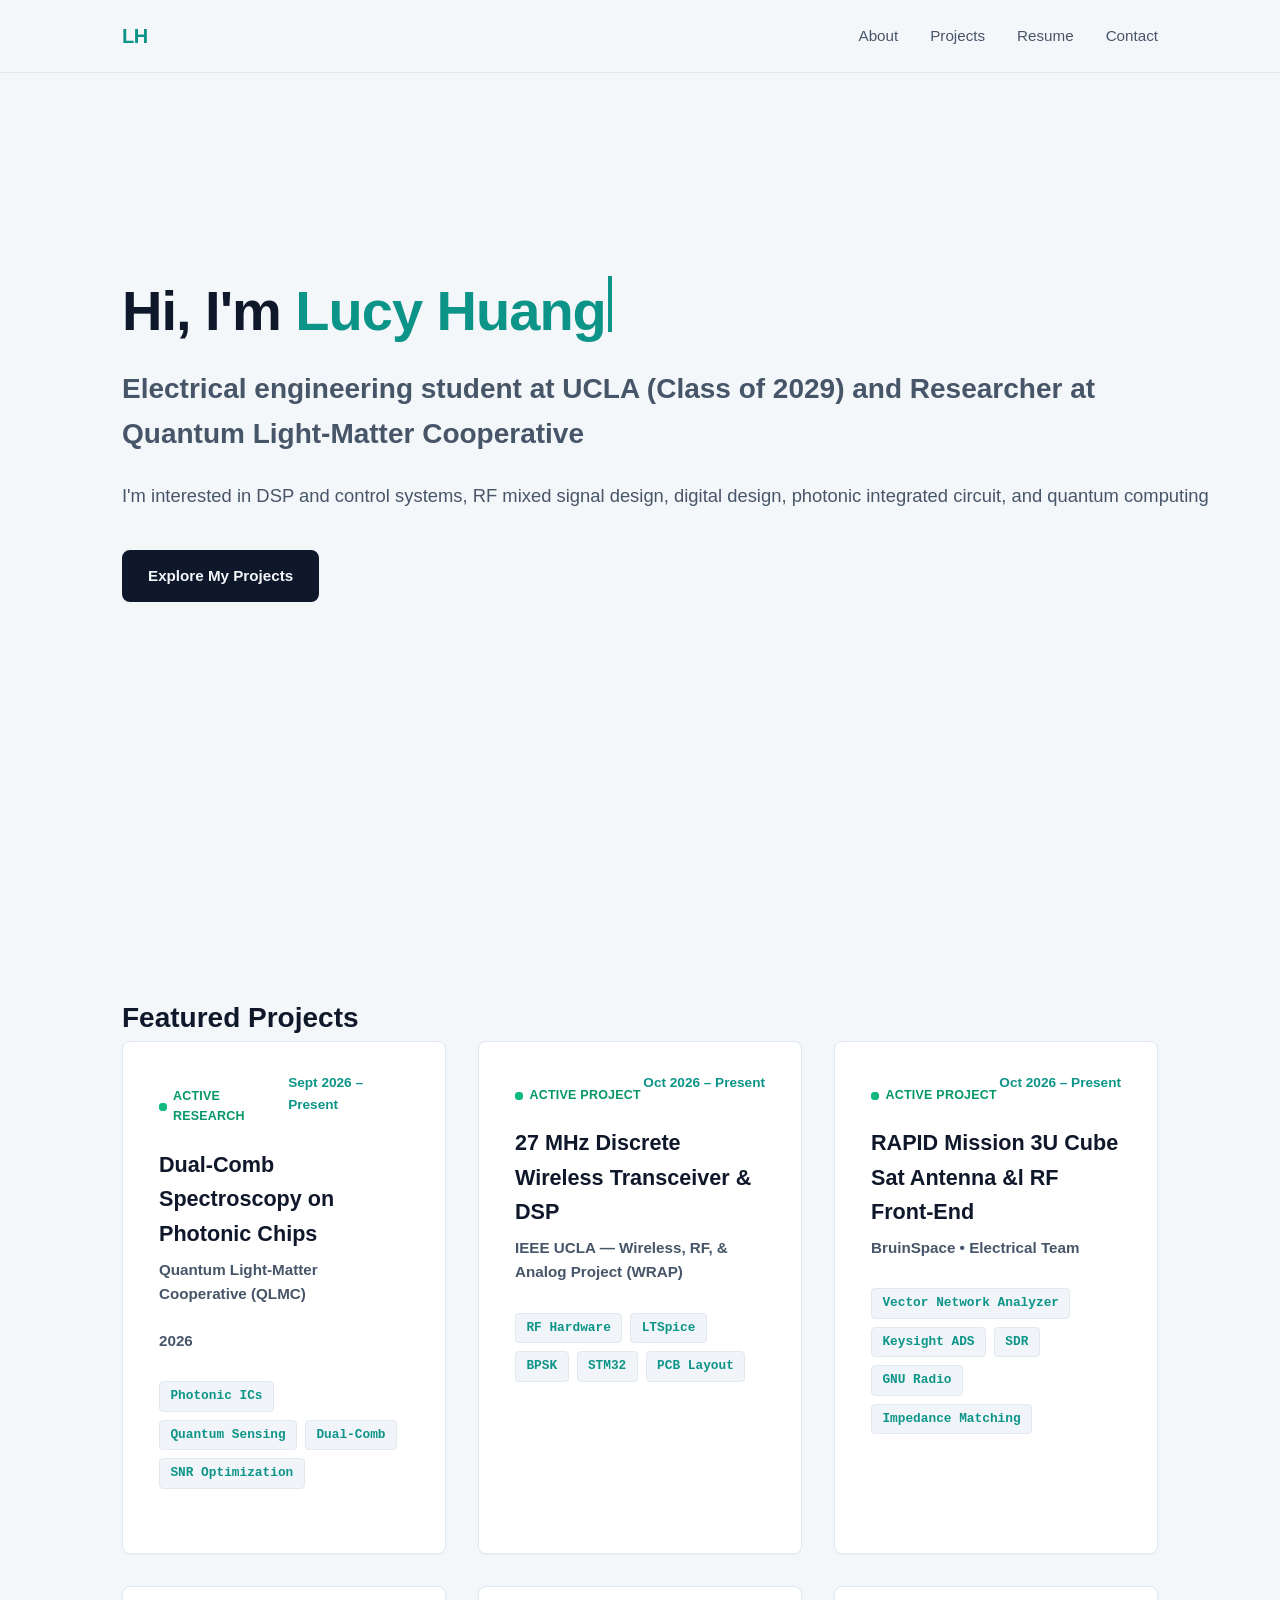
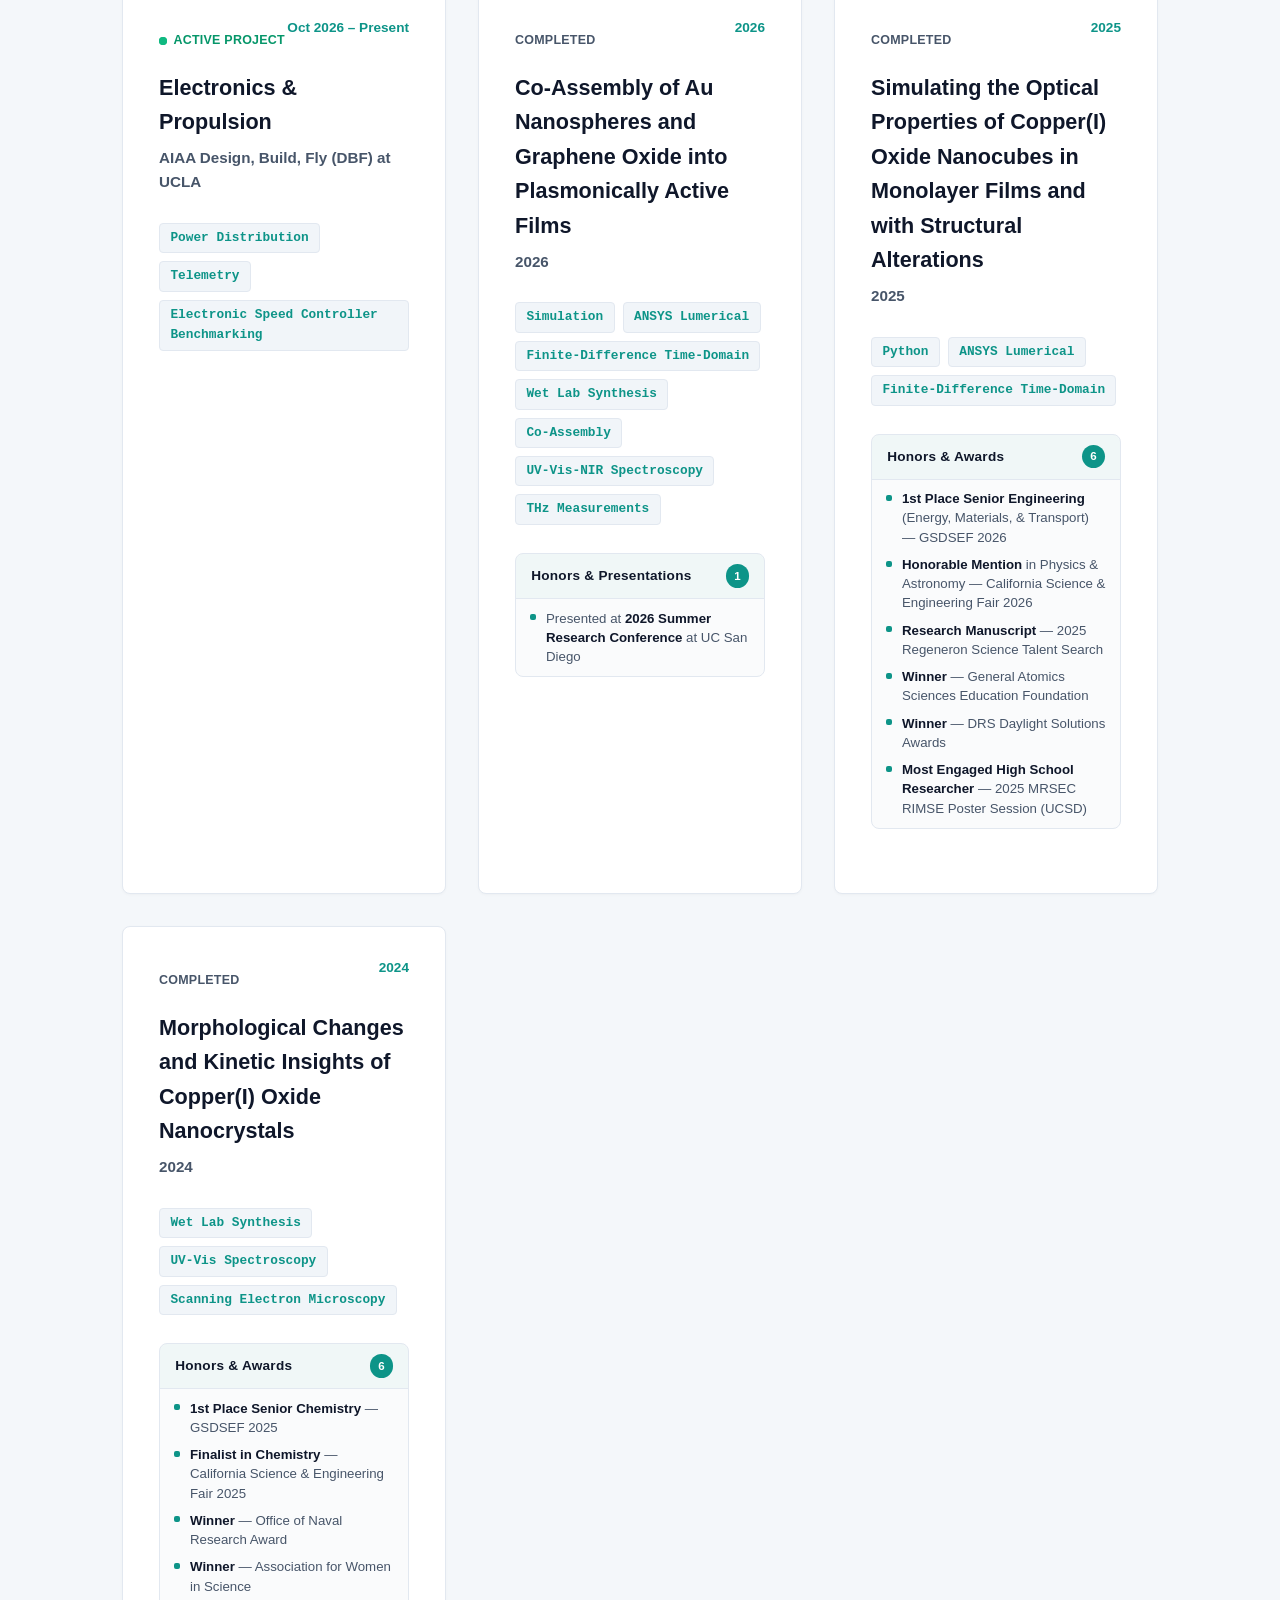
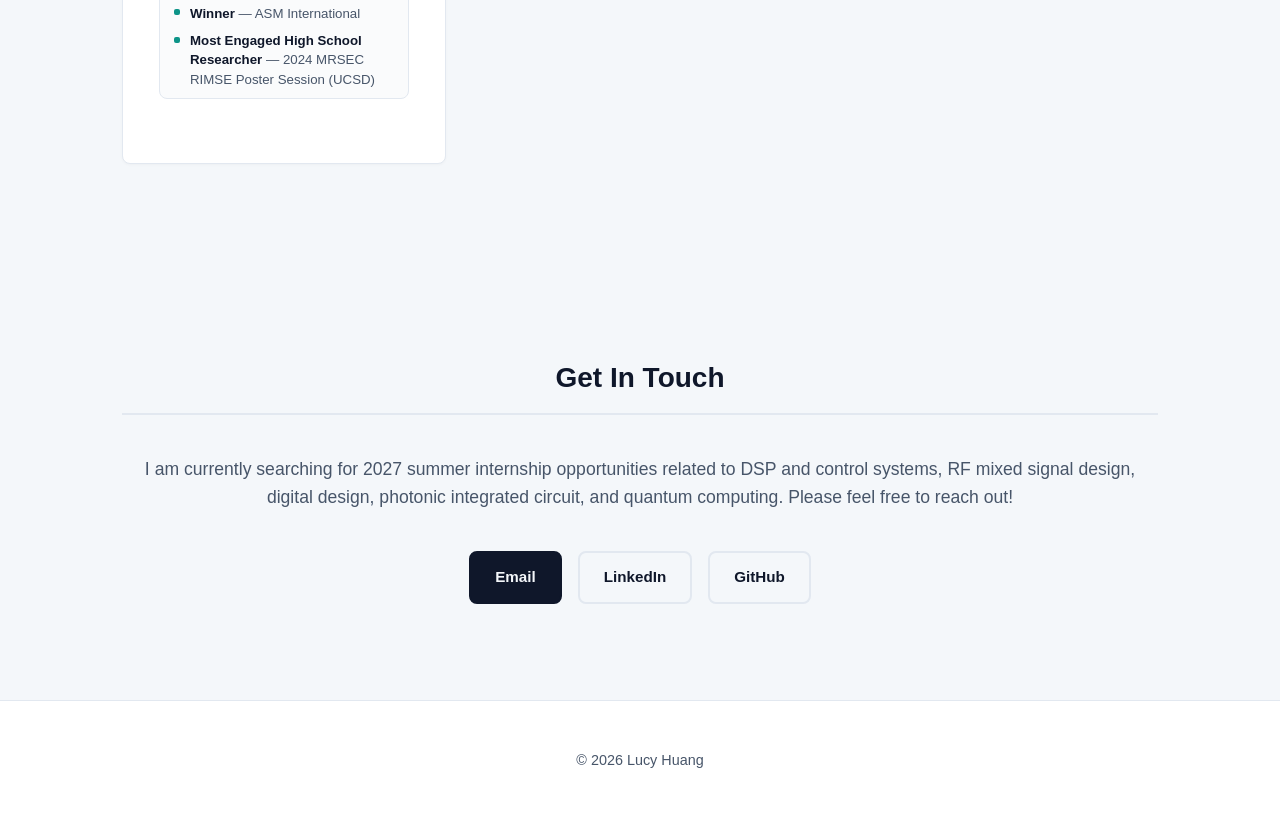
==== commit 78813c65: "Update index.html" ====
--- a/index.html
+++ b/index.html
@@ -46,6 +46,7 @@
                 </div>
 
                 <h3>Dual-Comb Spectroscopy on Photonic Chips</h3>
+                <p class="project-sub">Quantum Light-Matter Cooperative (QLMC)</p>
                 <p class="project-year">2026</p>
                 <div class="tech-tags">
                     <span>Photonic ICs</span>
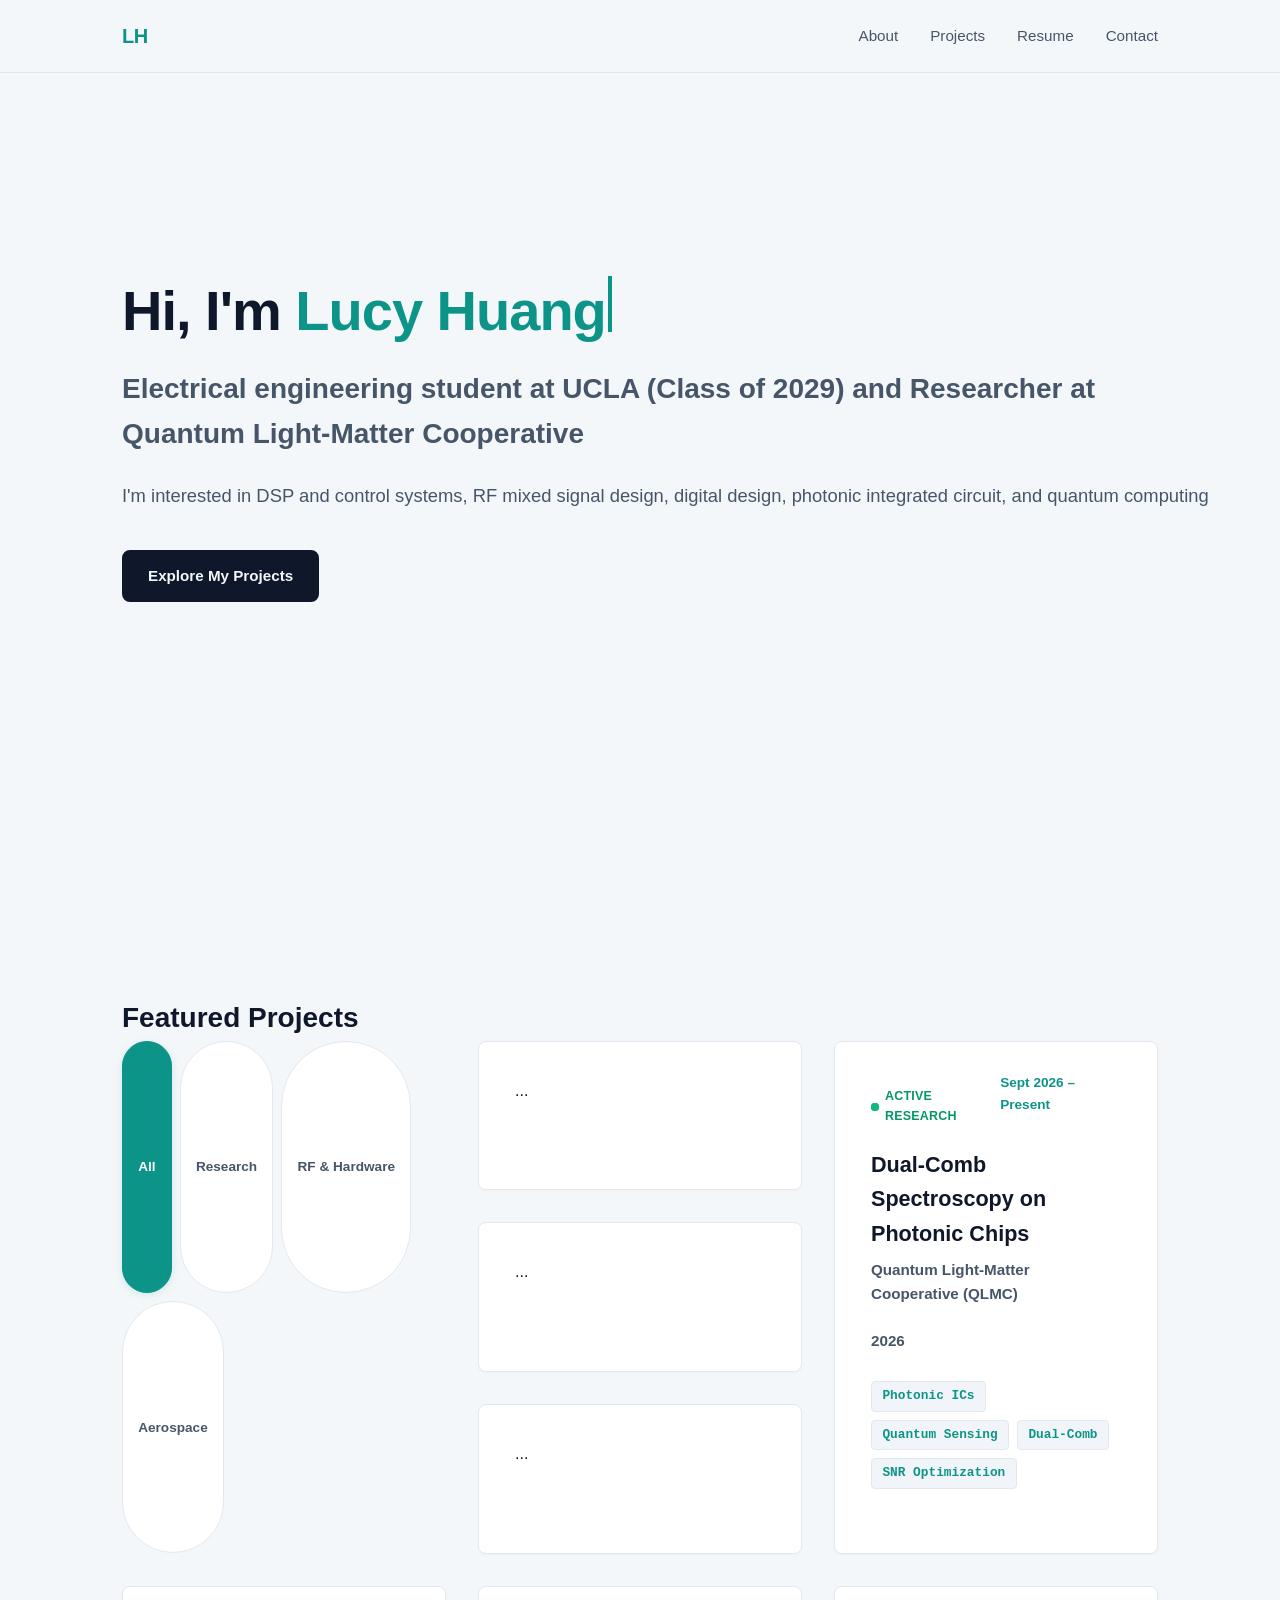
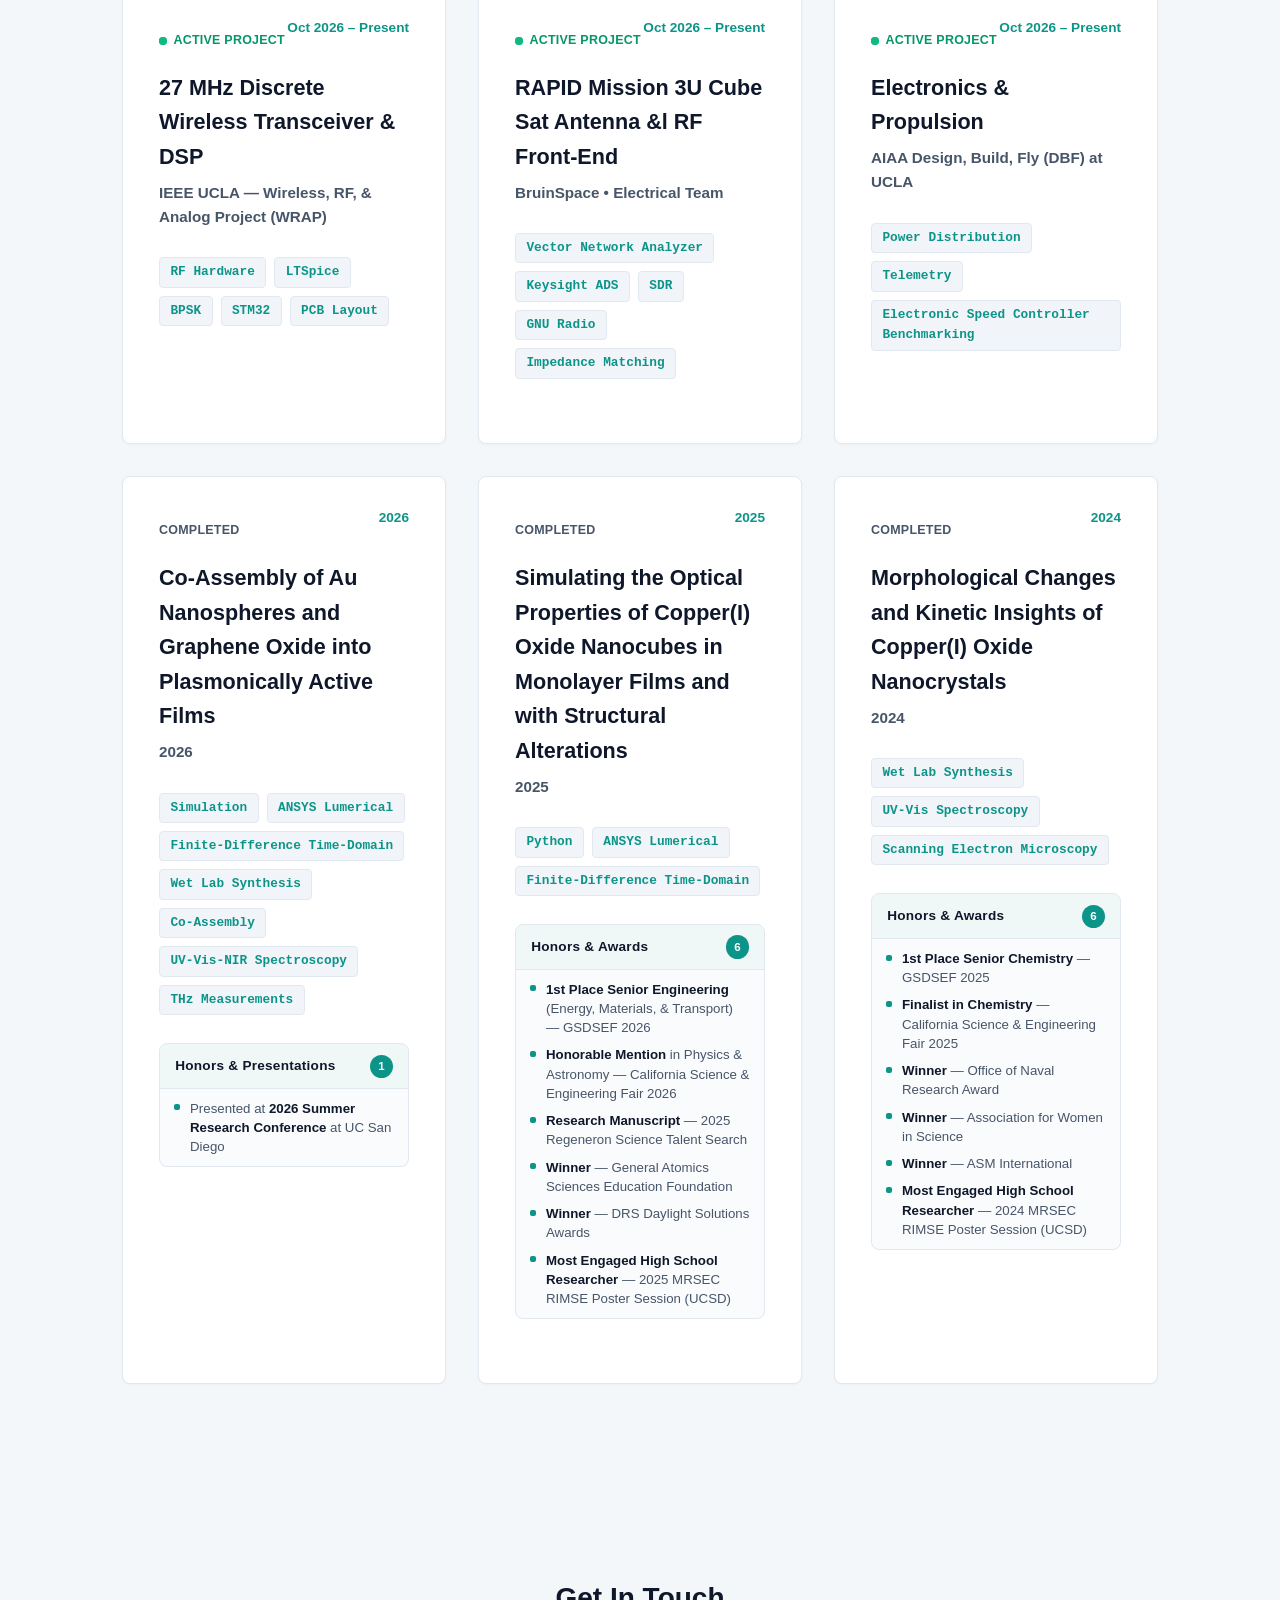
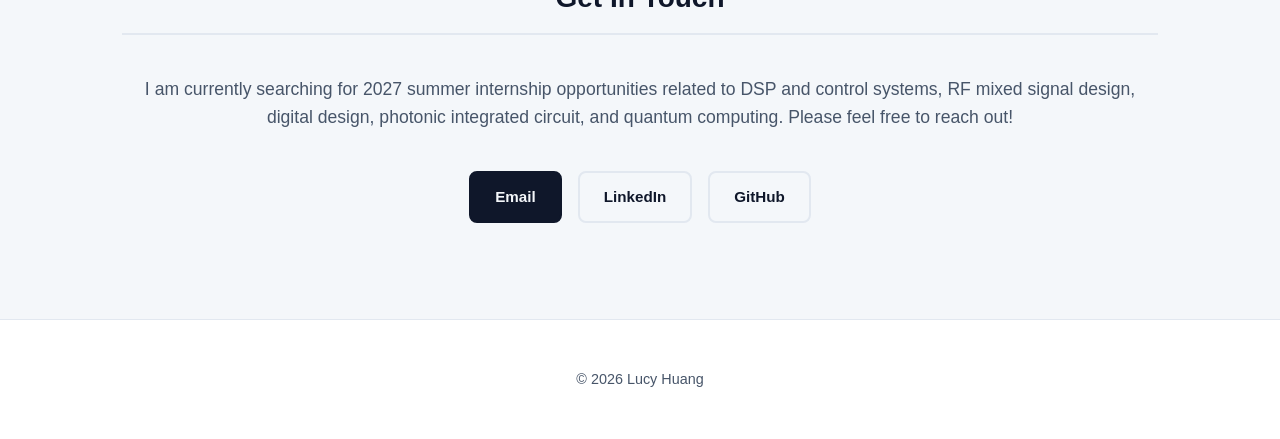
==== commit 8b599303: "Implement project filtering and card layout Added filter buttons and project cards for better projec" ====
--- a/index.html
+++ b/index.html
@@ -37,6 +37,33 @@
     <section id="projects">
         <h2>Featured Projects</h2>
         <div class="project-grid">
+
+        <!-- Filter Buttons -->
+<div class="filter-controls">
+    <button class="filter-btn active" data-filter="all">All</button>
+    <button class="filter-btn" data-filter="research">Research</button>
+    <button class="filter-btn" data-filter="rf-hardware">RF &amp; Hardware</button>
+    <button class="filter-btn" data-filter="aerospace">Aerospace</button>
+</div>
+
+<!-- Project Cards -->
+<div class="project-grid">
+    <!-- Card with one category -->
+    <div class="project-card" data-category="research">
+        ...
+    </div>
+
+    <!-- Card with one category -->
+    <div class="project-card" data-category="rf-hardware">
+        ...
+    </div>
+
+    <!-- Card that belongs to multiple categories (separated by a space) -->
+    <div class="project-card" data-category="rf-hardware aerospace">
+        ...
+    </div>
+</div>
+
             
             <!-- Current Research (QLMC) -->
             <div class="project-card" data-category="research">
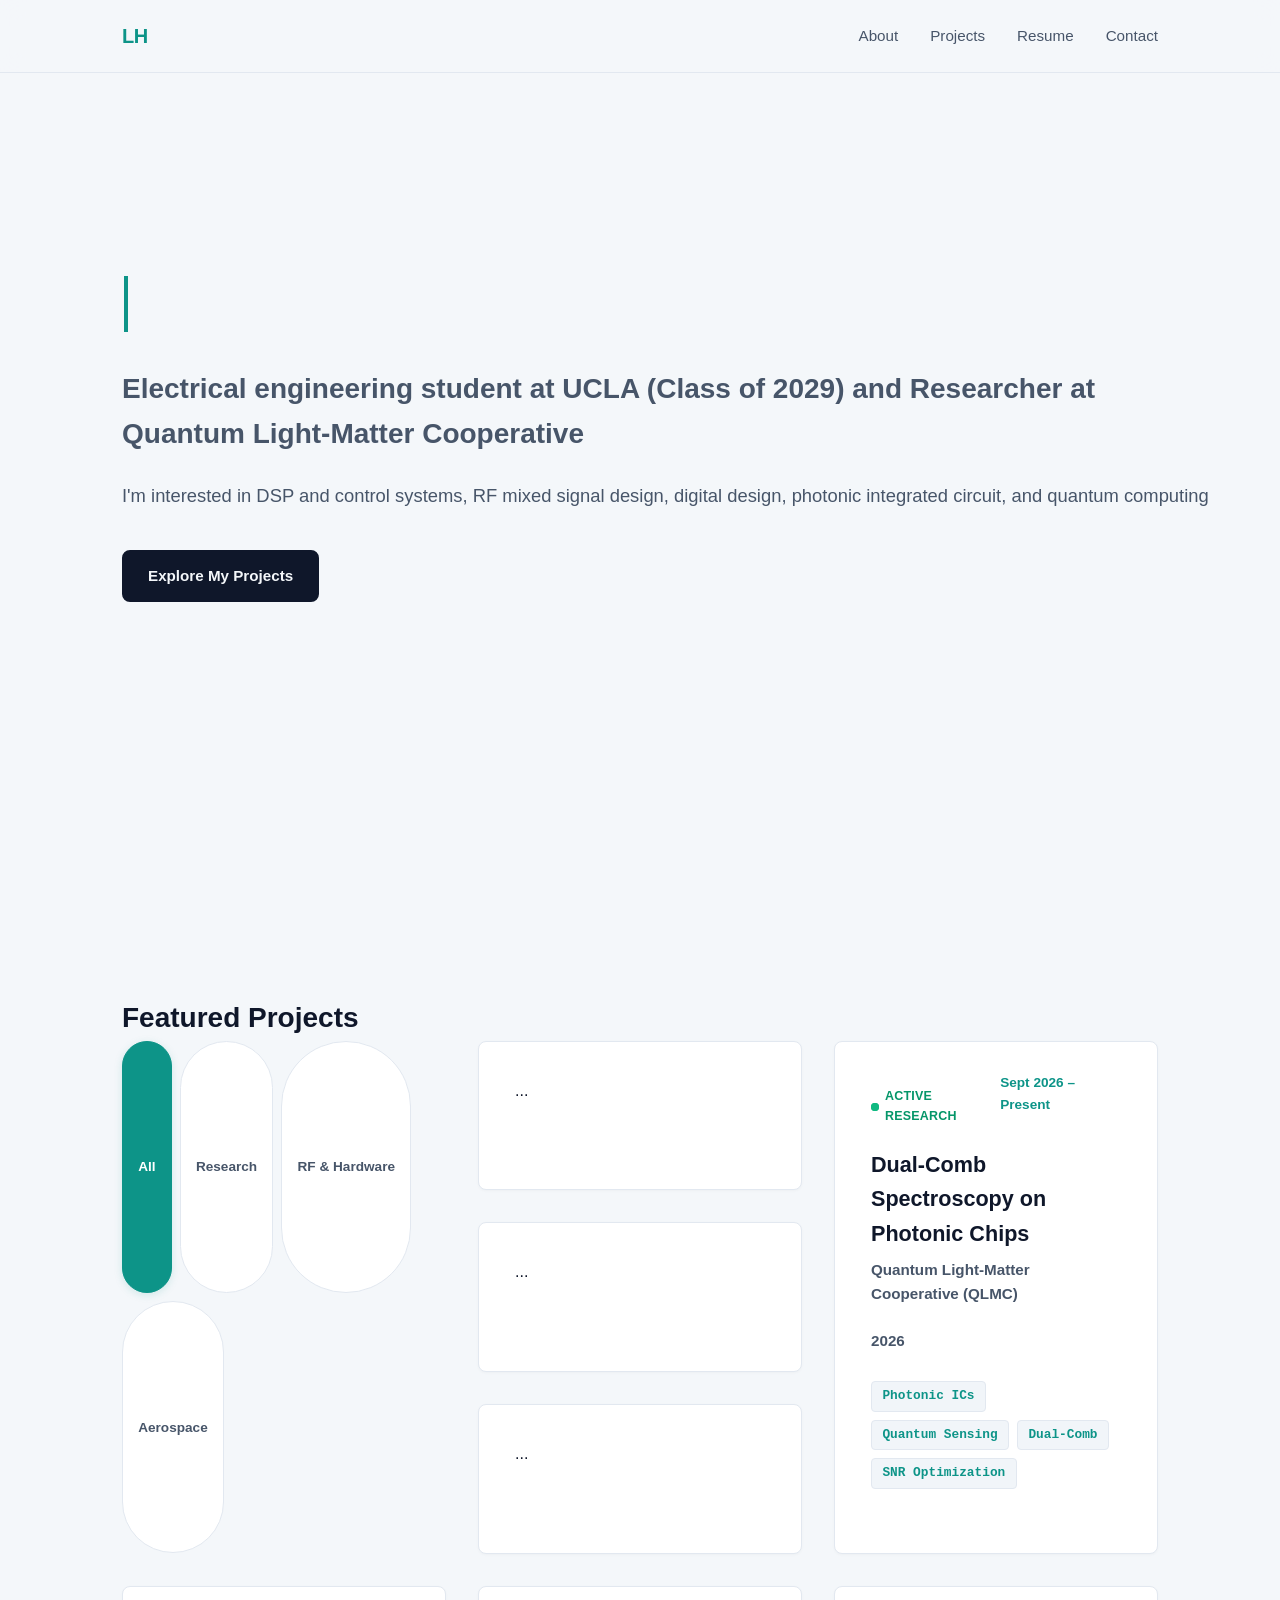
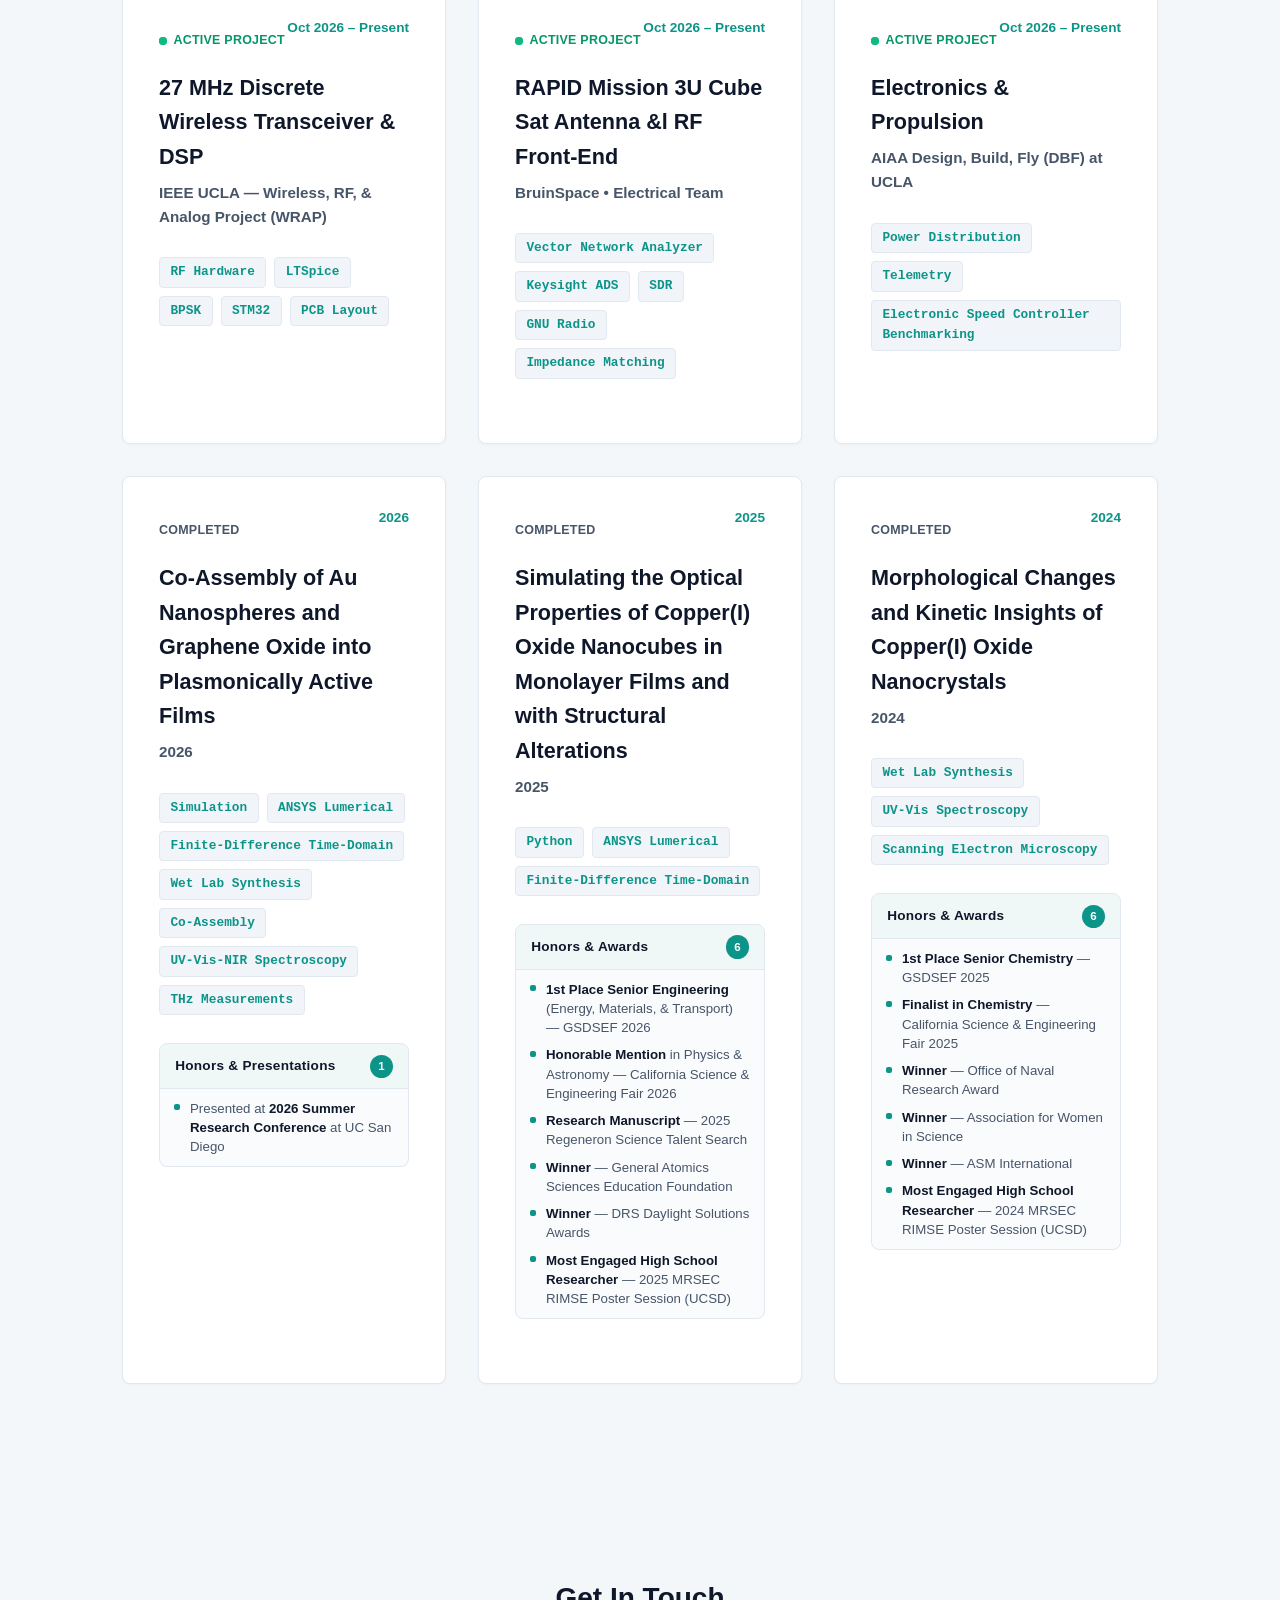
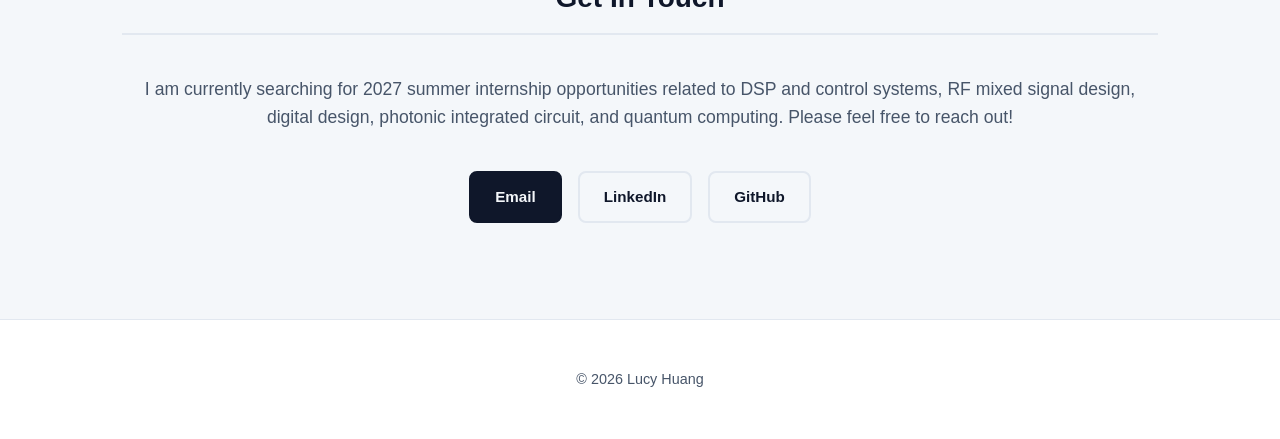
==== commit cd8a2790: "Implement project card filtering by category Added filtering functionality for project cards based o" ====
--- a/index.html
+++ b/index.html
@@ -63,8 +63,6 @@
         ...
     </div>
 </div>
-
-            
             <!-- Current Research (QLMC) -->
             <div class="project-card" data-category="research">
                 <div class="card-status-row">
@@ -367,6 +365,34 @@
             });
         });
 
+        // Filter projects by domain
+const filterBtns = document.querySelectorAll('.filter-btn');
+const projectCards = document.querySelectorAll('.project-card');
+
+filterBtns.forEach(btn => {
+    btn.addEventListener('click', () => {
+        // 1. Highlight the clicked button
+        filterBtns.forEach(b => b.classList.remove('active'));
+        btn.classList.add('active');
+
+        // 2. Read the filter category
+        const selectedFilter = btn.getAttribute('data-filter');
+
+        // 3. Show or hide each card
+        projectCards.forEach(card => {
+            const categories = card.getAttribute('data-category') || '';
+            
+            // Check if card matches "all" or contains the selected tag
+            if (selectedFilter === 'all' || categories.split(' ').includes(selectedFilter)) {
+                card.classList.remove('hidden');
+            } else {
+                card.classList.add('hidden');
+            }
+        });
+    });
+});
+
+
     </script>
 
 
--- a/style.css
+++ b/style.css
@@ -533,6 +533,11 @@
     display: none !important;
 }
 
+/* Hide filtered project cards */
+.project-card.hidden {
+    display: none !important;
+}
+
 /* for mobile devices */
 @media (max-width: 768px) {
     .typewriter-container { font-size: 2.5rem; }
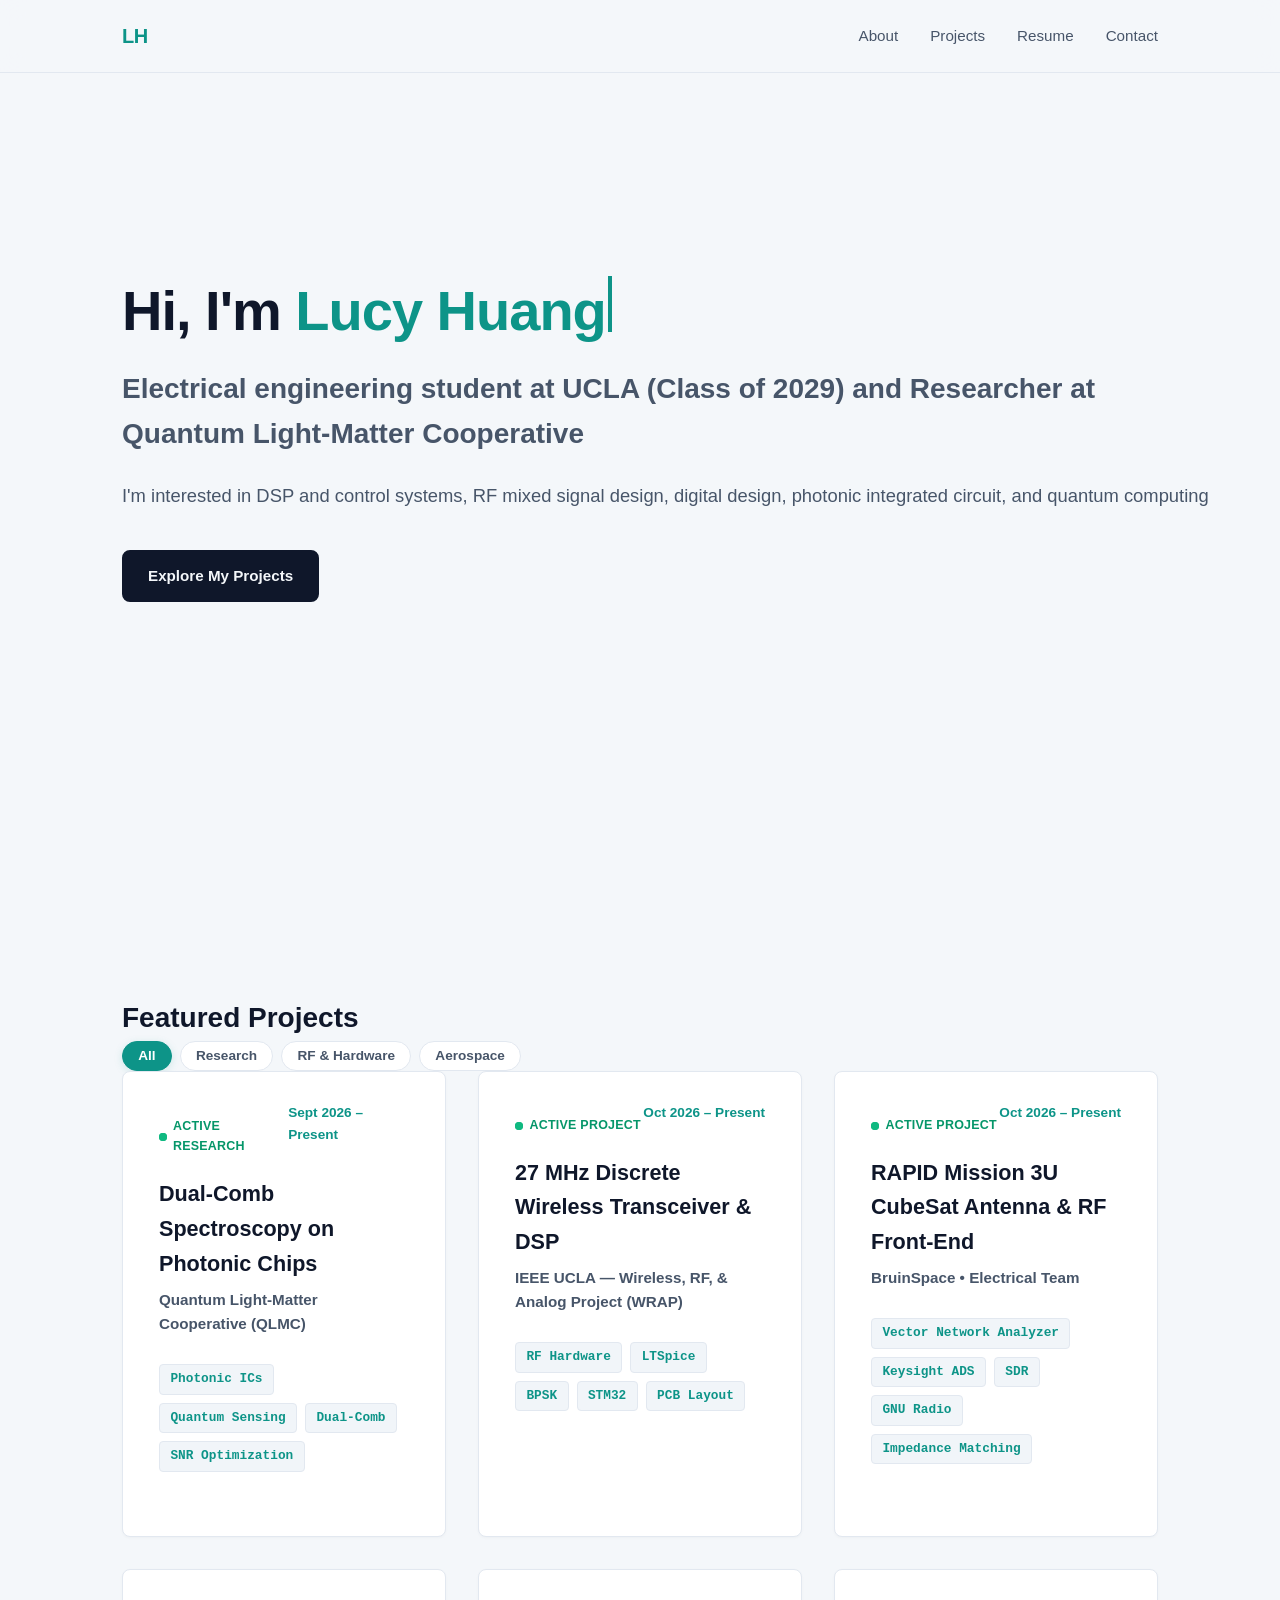
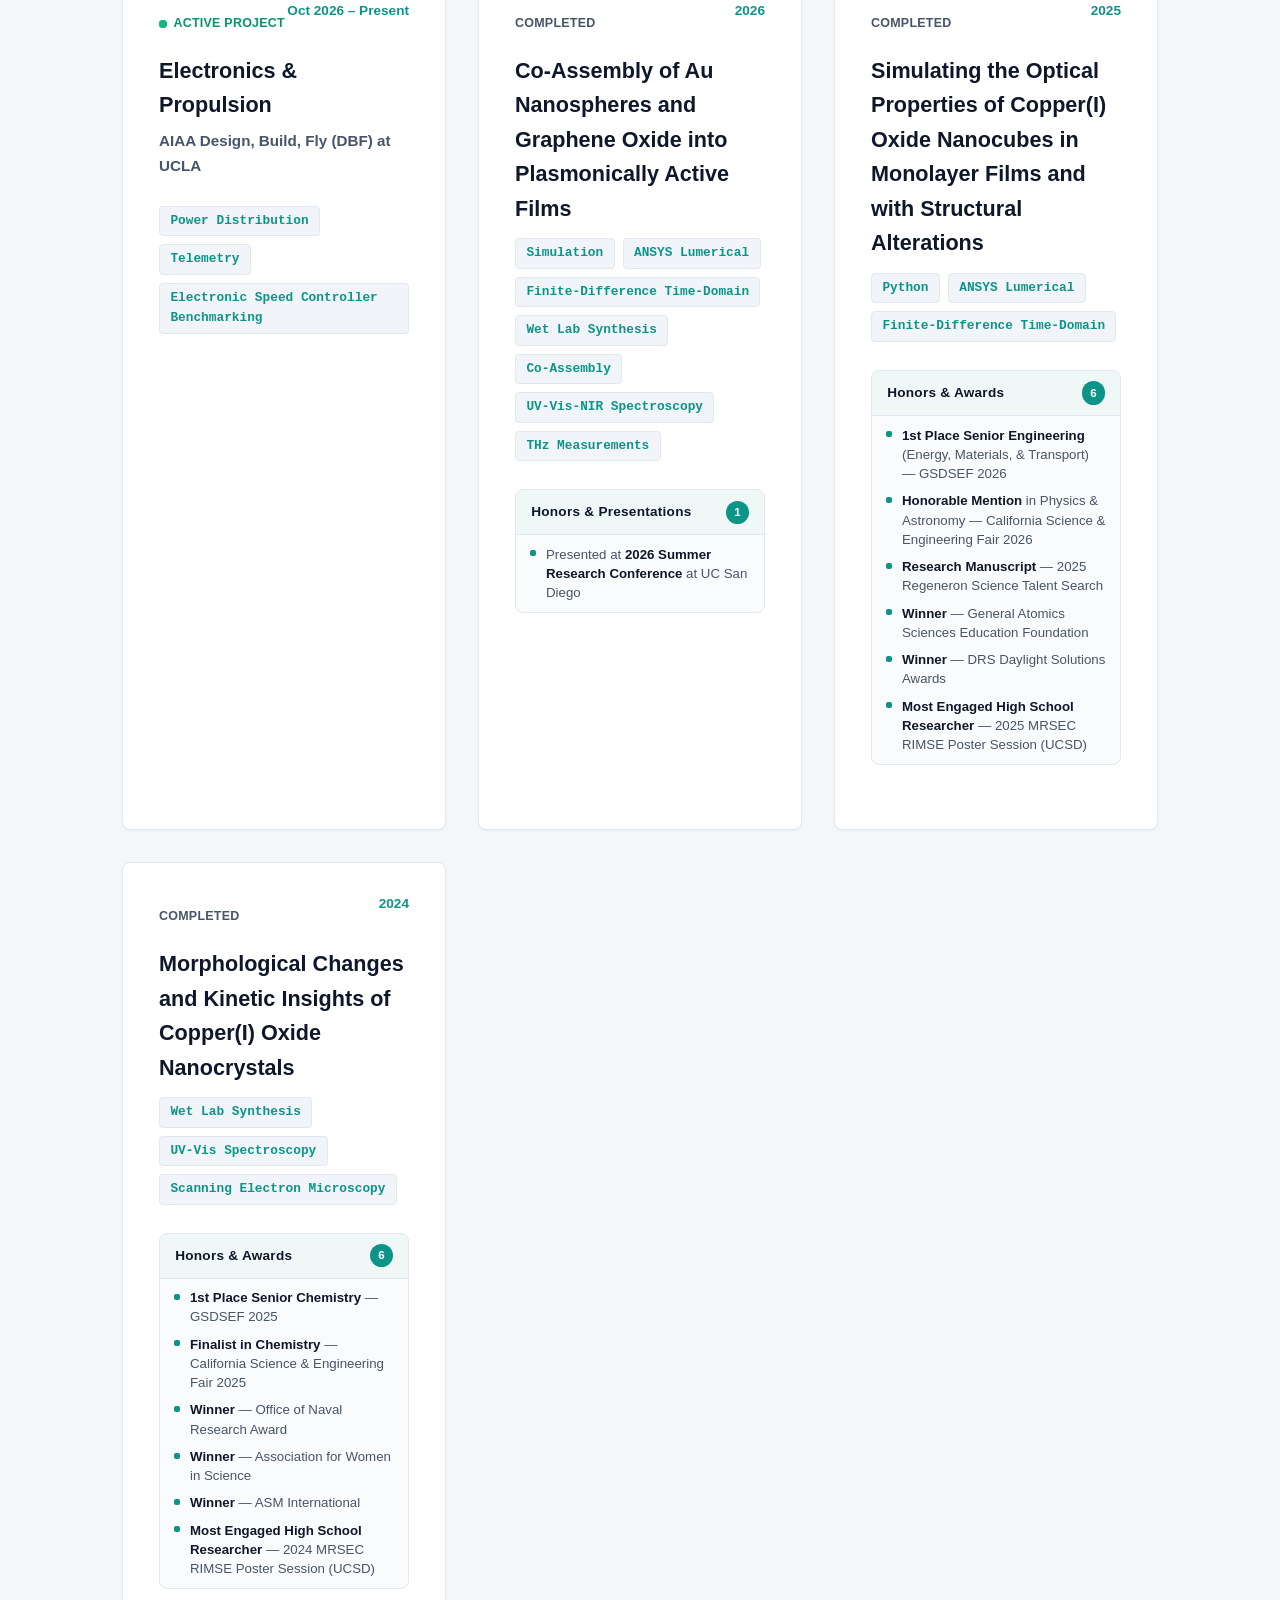
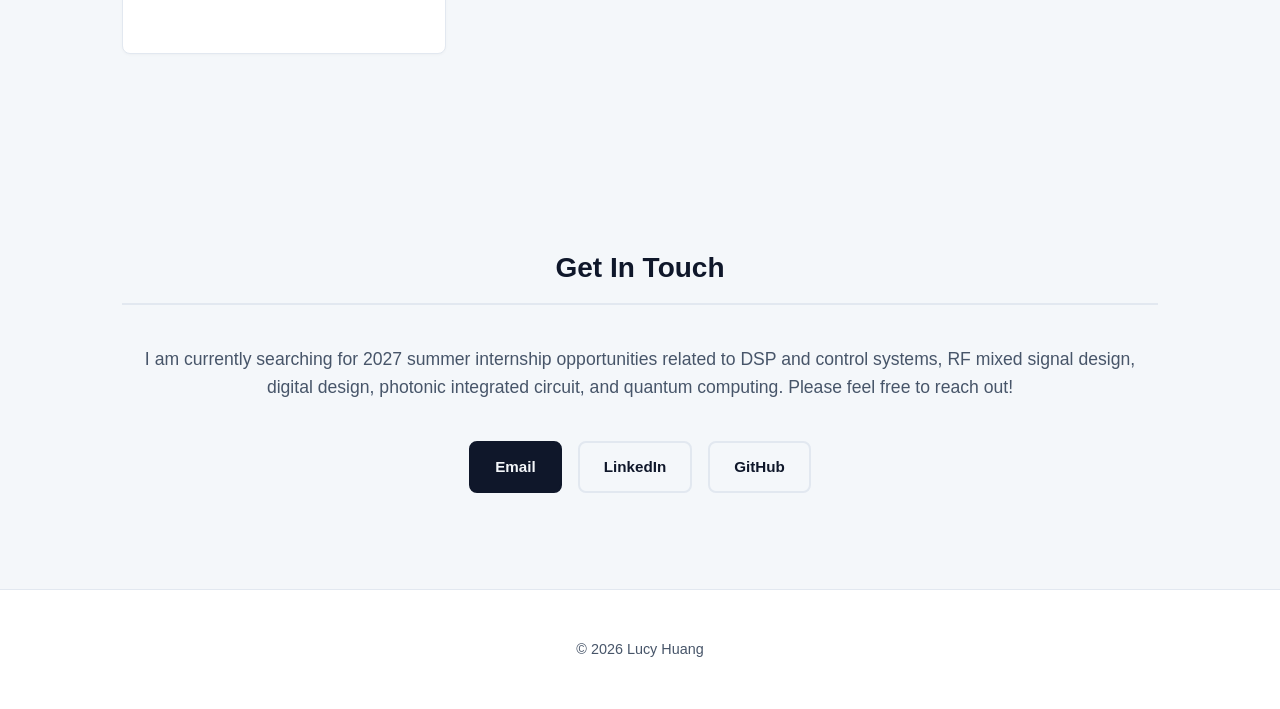
==== commit 56a598e6: "Refactor project section and filter button styles Updated project section layout and improved filter" ====
--- a/index.html
+++ b/index.html
@@ -33,66 +33,43 @@
         </div>
     </section>
 
-        <!-- Projects Section -->
+    <!-- Projects Section -->
     <section id="projects">
         <h2>Featured Projects</h2>
+
+        <!-- Filter Buttons (Outside the grid to maintain compact pill styling) -->
+        <div class="filter-controls">
+            <button class="filter-btn active" data-filter="all">All</button>
+            <button class="filter-btn" data-filter="research">Research</button>
+            <button class="filter-btn" data-filter="rf-hardware">RF &amp; Hardware</button>
+            <button class="filter-btn" data-filter="aerospace">Aerospace</button>
+        </div>
+
+        <!-- Project Cards Grid -->
         <div class="project-grid">
 
-        <!-- Filter Buttons -->
-<div class="filter-controls">
-    <button class="filter-btn active" data-filter="all">All</button>
-    <button class="filter-btn" data-filter="research">Research</button>
-    <button class="filter-btn" data-filter="rf-hardware">RF &amp; Hardware</button>
-    <button class="filter-btn" data-filter="aerospace">Aerospace</button>
-</div>
-
-<!-- Project Cards -->
-<div class="project-grid">
-    <!-- Card with one category -->
-    <div class="project-card" data-category="research">
-        ...
-    </div>
-
-    <!-- Card with one category -->
-    <div class="project-card" data-category="rf-hardware">
-        ...
-    </div>
-
-    <!-- Card that belongs to multiple categories (separated by a space) -->
-    <div class="project-card" data-category="rf-hardware aerospace">
-        ...
-    </div>
-</div>
             <!-- Current Research (QLMC) -->
             <div class="project-card" data-category="research">
                 <div class="card-status-row">
                     <span class="status-indicator active"><span class="pulse-dot"></span> Active Research</span>
                     <span class="project-year">Sept 2026 – Present</span>
                 </div>
-
                 <h3>Dual-Comb Spectroscopy on Photonic Chips</h3>
                 <p class="project-sub">Quantum Light-Matter Cooperative (QLMC)</p>
-                <p class="project-year">2026</p>
                 <div class="tech-tags">
                     <span>Photonic ICs</span>
                     <span>Quantum Sensing</span>
                     <span>Dual-Comb</span>
                     <span>SNR Optimization</span>
                 </div>
-
-                <!-- <div class="project-links">
-                    <a href="https://github.com" target="_blank">Code</a>
-                    <a href="#" target="_blank">Live Demo</a>
-                </div> -->
-            </div>
-
-            <!-- IEEE Wrap -->
+            </div>
+
+            <!-- IEEE WRAP -->
             <div class="project-card" data-category="rf-hardware">
                 <div class="card-status-row">
                     <span class="status-indicator active"><span class="pulse-dot"></span> Active Project</span>
                     <span class="project-year">Oct 2026 – Present</span>
                 </div>
-
                 <h3>27 MHz Discrete Wireless Transceiver &amp; DSP</h3>
                 <p class="project-sub">IEEE UCLA — Wireless, RF, &amp; Analog Project (WRAP)</p>
                 <div class="tech-tags">
@@ -102,11 +79,6 @@
                     <span>STM32</span>
                     <span>PCB Layout</span>
                 </div>
-
-                <!-- <div class="project-links">
-                    <a href="https://github.com" target="_blank">Code</a>
-                    <a href="#" target="_blank">Live Demo</a>
-                </div> -->
             </div>
 
             <!-- BruinSpace RAPID -->
@@ -115,8 +87,7 @@
                     <span class="status-indicator active"><span class="pulse-dot"></span> Active Project</span>
                     <span class="project-year">Oct 2026 – Present</span>
                 </div>
-
-                <h3>RAPID Mission 3U Cube Sat Antenna &ampl RF Front-End</h3>
+                <h3>RAPID Mission 3U CubeSat Antenna &amp; RF Front-End</h3>
                 <p class="project-sub">BruinSpace &bull; Electrical Team</p>
                 <div class="tech-tags">
                     <span>Vector Network Analyzer</span>
@@ -125,11 +96,6 @@
                     <span>GNU Radio</span>
                     <span>Impedance Matching</span>
                 </div>
-
-                <!-- <div class="project-links">
-                    <a href="https://github.com" target="_blank">Code</a>
-                    <a href="#" target="_blank">Live Demo</a>
-                </div> -->
             </div>
 
             <!-- Design Build Fly -->
@@ -138,7 +104,6 @@
                     <span class="status-indicator active"><span class="pulse-dot"></span> Active Project</span>
                     <span class="project-year">Oct 2026 – Present</span>
                 </div>
-
                 <h3>Electronics &amp; Propulsion</h3>
                 <p class="project-sub">AIAA Design, Build, Fly (DBF) at UCLA</p>
                 <div class="tech-tags">
@@ -146,21 +111,15 @@
                     <span>Telemetry</span>
                     <span>Electronic Speed Controller Benchmarking</span>
                 </div>
-
-                <!-- <div class="project-links">
-                    <a href="https://github.com" target="_blank">Code</a>
-                    <a href="#" target="_blank">Live Demo</a>
-                </div> -->
-            </div>
-
-            <!-- Research Card 1 -->
+            </div>
+
+            <!-- Research Card 1: Co-Assembly -->
             <div class="project-card" data-category="research">
                 <div class="card-status-row">
                     <span class="status-indicator completed">Completed</span>
                     <span class="project-year">2026</span>
                 </div>
                 <h3>Co-Assembly of Au Nanospheres and Graphene Oxide into Plasmonically Active Films</h3>
-                <p class="project-year">2026</p>
                 <div class="tech-tags">
                     <span>Simulation</span>
                     <span>ANSYS Lumerical</span>
@@ -170,7 +129,6 @@
                     <span>UV-Vis-NIR Spectroscopy</span>
                     <span>THz Measurements</span>
                 </div>
-
                 <details class="award-accordion" open>
                     <summary>
                         <span>Honors &amp; Presentations</span>
@@ -183,27 +141,20 @@
                         </li>
                     </ul>
                 </details>
-
-                <!-- <div class="project-links">
-                    <a href="https://github.com" target="_blank">Code</a>
-                    <a href="#" target="_blank">Live Demo</a>
-                </div> -->
-            </div>
-
-            <!-- Research Card 2 -->
+            </div>
+
+            <!-- Research Card 2: Nanocubes -->
             <div class="project-card" data-category="research">
                 <div class="card-status-row">
                     <span class="status-indicator completed">Completed</span>
                     <span class="project-year">2025</span>
                 </div>
                 <h3>Simulating the Optical Properties of Copper(I) Oxide Nanocubes in Monolayer Films and with Structural Alterations</h3>
-                <p class="project-year">2025</p>
                 <div class="tech-tags">
                     <span>Python</span>
                     <span>ANSYS Lumerical</span>
                     <span>Finite-Difference Time-Domain</span>
                 </div>
-
                 <details class="award-accordion" open>
                     <summary>
                         <span>Honors &amp; Awards</span>
@@ -236,27 +187,20 @@
                         </li>
                     </ul>
                 </details>
-
-                <!-- <div class="project-links">
-                    <a href="https://github.com" target="_blank">Code</a>
-                    <a href="#" target="_blank">Live Demo</a>
-                </div> -->
-            </div>
-
-            <!-- Research Card 3 -->
+            </div>
+
+            <!-- Research Card 3: Morphology -->
             <div class="project-card" data-category="research">
                 <div class="card-status-row">
                     <span class="status-indicator completed">Completed</span>
                     <span class="project-year">2024</span>
                 </div>
                 <h3>Morphological Changes and Kinetic Insights of Copper(I) Oxide Nanocrystals</h3>
-                <p class="project-year">2024</p>
                 <div class="tech-tags">
                     <span>Wet Lab Synthesis</span>
                     <span>UV-Vis Spectroscopy</span>
                     <span>Scanning Electron Microscopy</span>
                 </div>
-
                 <details class="award-accordion" open>
                     <summary>
                         <span>Honors &amp; Awards</span>
@@ -289,16 +233,10 @@
                         </li>
                     </ul>
                 </details>
-
-                <!-- <div class="project-links">
-                    <a href="https://github.com" target="_blank">Code</a>
-                    <a href="#" target="_blank">Live Demo</a>
-                </div> -->
             </div>
 
         </div>
     </section>
-
 
     <!-- Contact Section -->
     <section id="contact">
@@ -306,8 +244,8 @@
         <p>I am currently searching for 2027 summer internship opportunities related to DSP and control systems, RF mixed signal design, digital design, photonic integrated circuit, and quantum computing. Please feel free to reach out!</p>
         <div class="contact-links">
             <a href="mailto:huanglucy@ucla.edu" class="btn">Email</a>
-            <a href="https://www.linkedin.com/in/lucy99/" target="_blank" class="btn secondary">LinkedIn</a>
-            <a href="https://github.com/lucyhuang8" target="_blank" class="btn secondary">GitHub</a>
+            <a href="https://www.linkedin.com/in/lucy99/" target="_blank" rel="noopener noreferrer" class="btn secondary">LinkedIn</a>
+            <a href="https://github.com/lucyhuang8" target="_blank" rel="noopener noreferrer" class="btn secondary">GitHub</a>
         </div>
     </section>
 
@@ -317,6 +255,7 @@
     </footer>
 
     <script>
+        // Typewriter Animation
         const prefixEl = document.getElementById('typewriter-prefix');
         const nameEl = document.getElementById('typewriter-name');
 
@@ -338,7 +277,6 @@
             }
         }
 
-        // Elements are already in the DOM right above this script, so start directly:
         setTimeout(typeWriter, 250);
 
         // Interactive Domain Filter
@@ -347,7 +285,7 @@
 
         filterBtns.forEach(btn => {
             btn.addEventListener('click', () => {
-                // Update active button state
+                // Update active button styling
                 filterBtns.forEach(b => b.classList.remove('active'));
                 btn.classList.add('active');
 
@@ -356,7 +294,7 @@
                 // Filter cards based on data-category
                 projectCards.forEach(card => {
                     const categories = card.getAttribute('data-category') || '';
-                    if (selectedFilter === 'all' || categories.includes(selectedFilter)) {
+                    if (selectedFilter === 'all' || categories.split(' ').includes(selectedFilter)) {
                         card.classList.remove('hidden');
                     } else {
                         card.classList.add('hidden');
@@ -364,37 +302,7 @@
                 });
             });
         });
-
-        // Filter projects by domain
-const filterBtns = document.querySelectorAll('.filter-btn');
-const projectCards = document.querySelectorAll('.project-card');
-
-filterBtns.forEach(btn => {
-    btn.addEventListener('click', () => {
-        // 1. Highlight the clicked button
-        filterBtns.forEach(b => b.classList.remove('active'));
-        btn.classList.add('active');
-
-        // 2. Read the filter category
-        const selectedFilter = btn.getAttribute('data-filter');
-
-        // 3. Show or hide each card
-        projectCards.forEach(card => {
-            const categories = card.getAttribute('data-category') || '';
-            
-            // Check if card matches "all" or contains the selected tag
-            if (selectedFilter === 'all' || categories.split(' ').includes(selectedFilter)) {
-                card.classList.remove('hidden');
-            } else {
-                card.classList.add('hidden');
-            }
-        });
-    });
-});
-
-
     </script>
-
 
 </body>
 </html>
